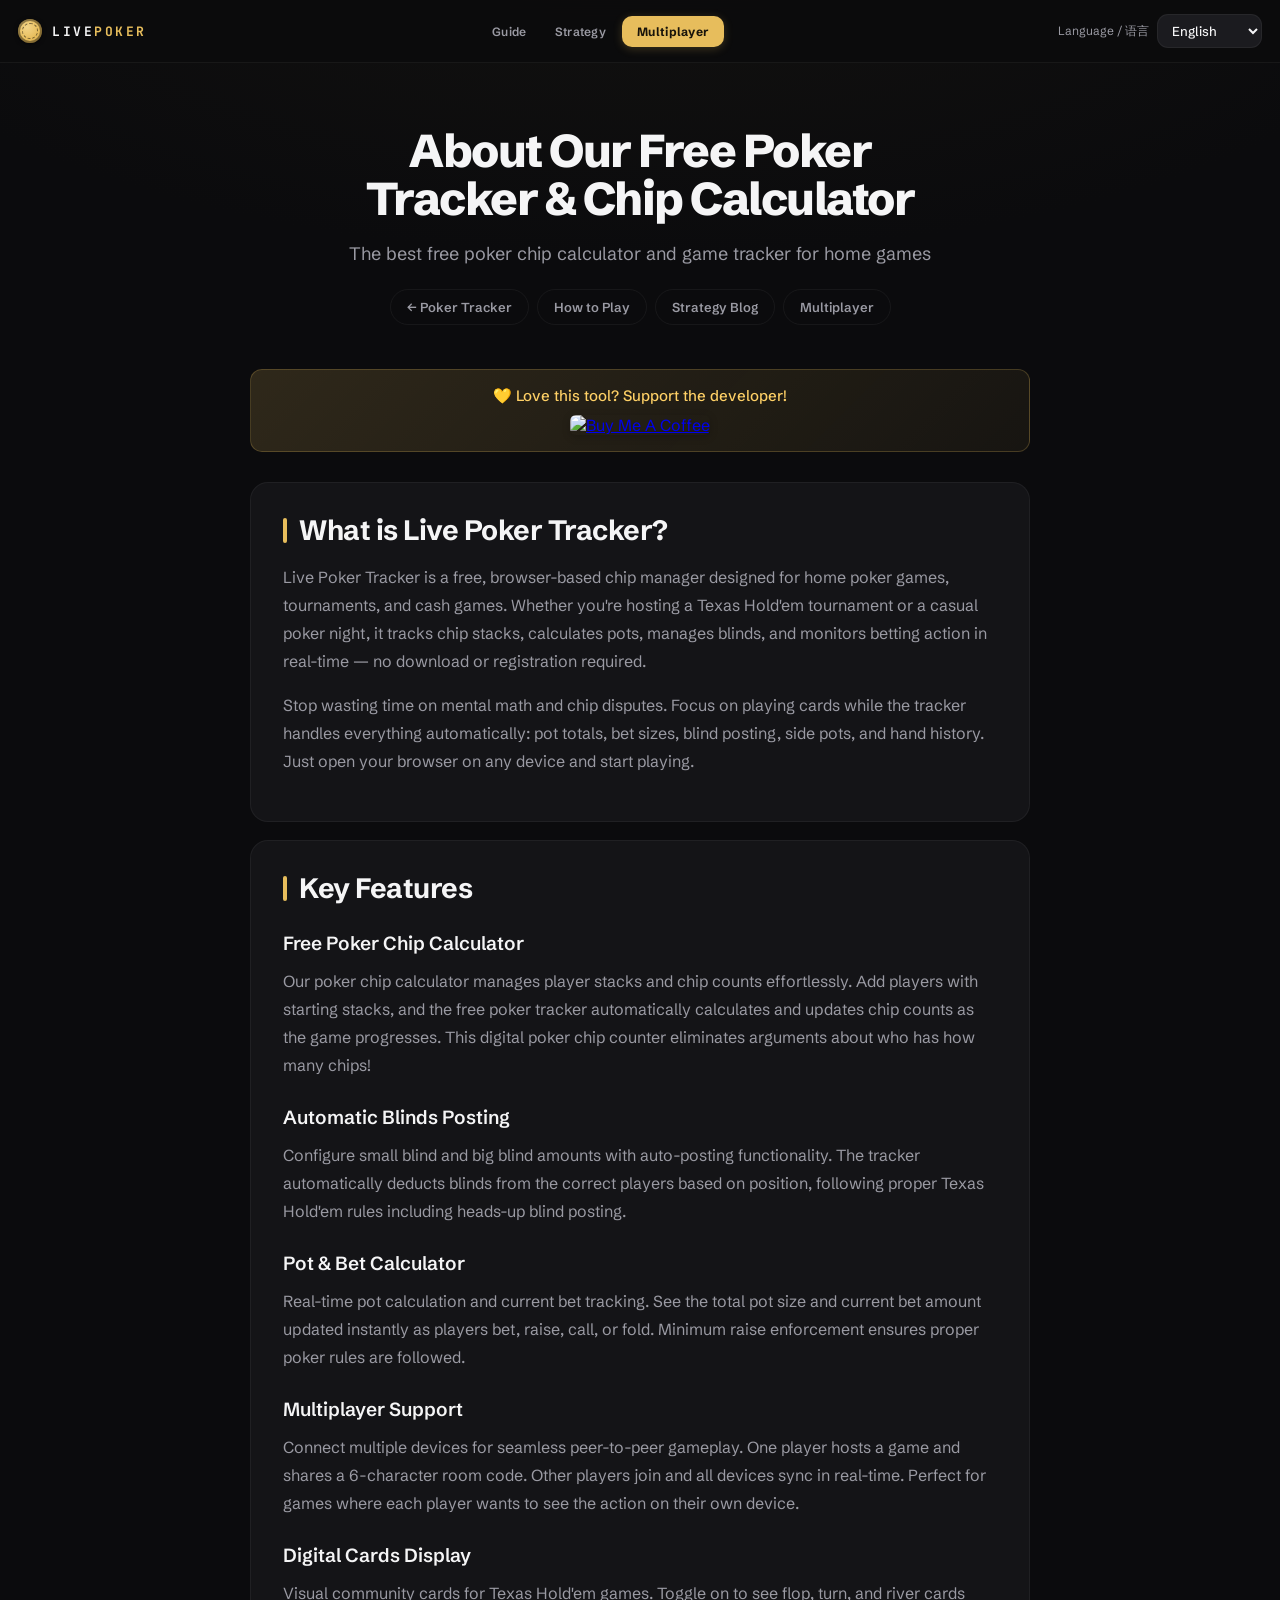
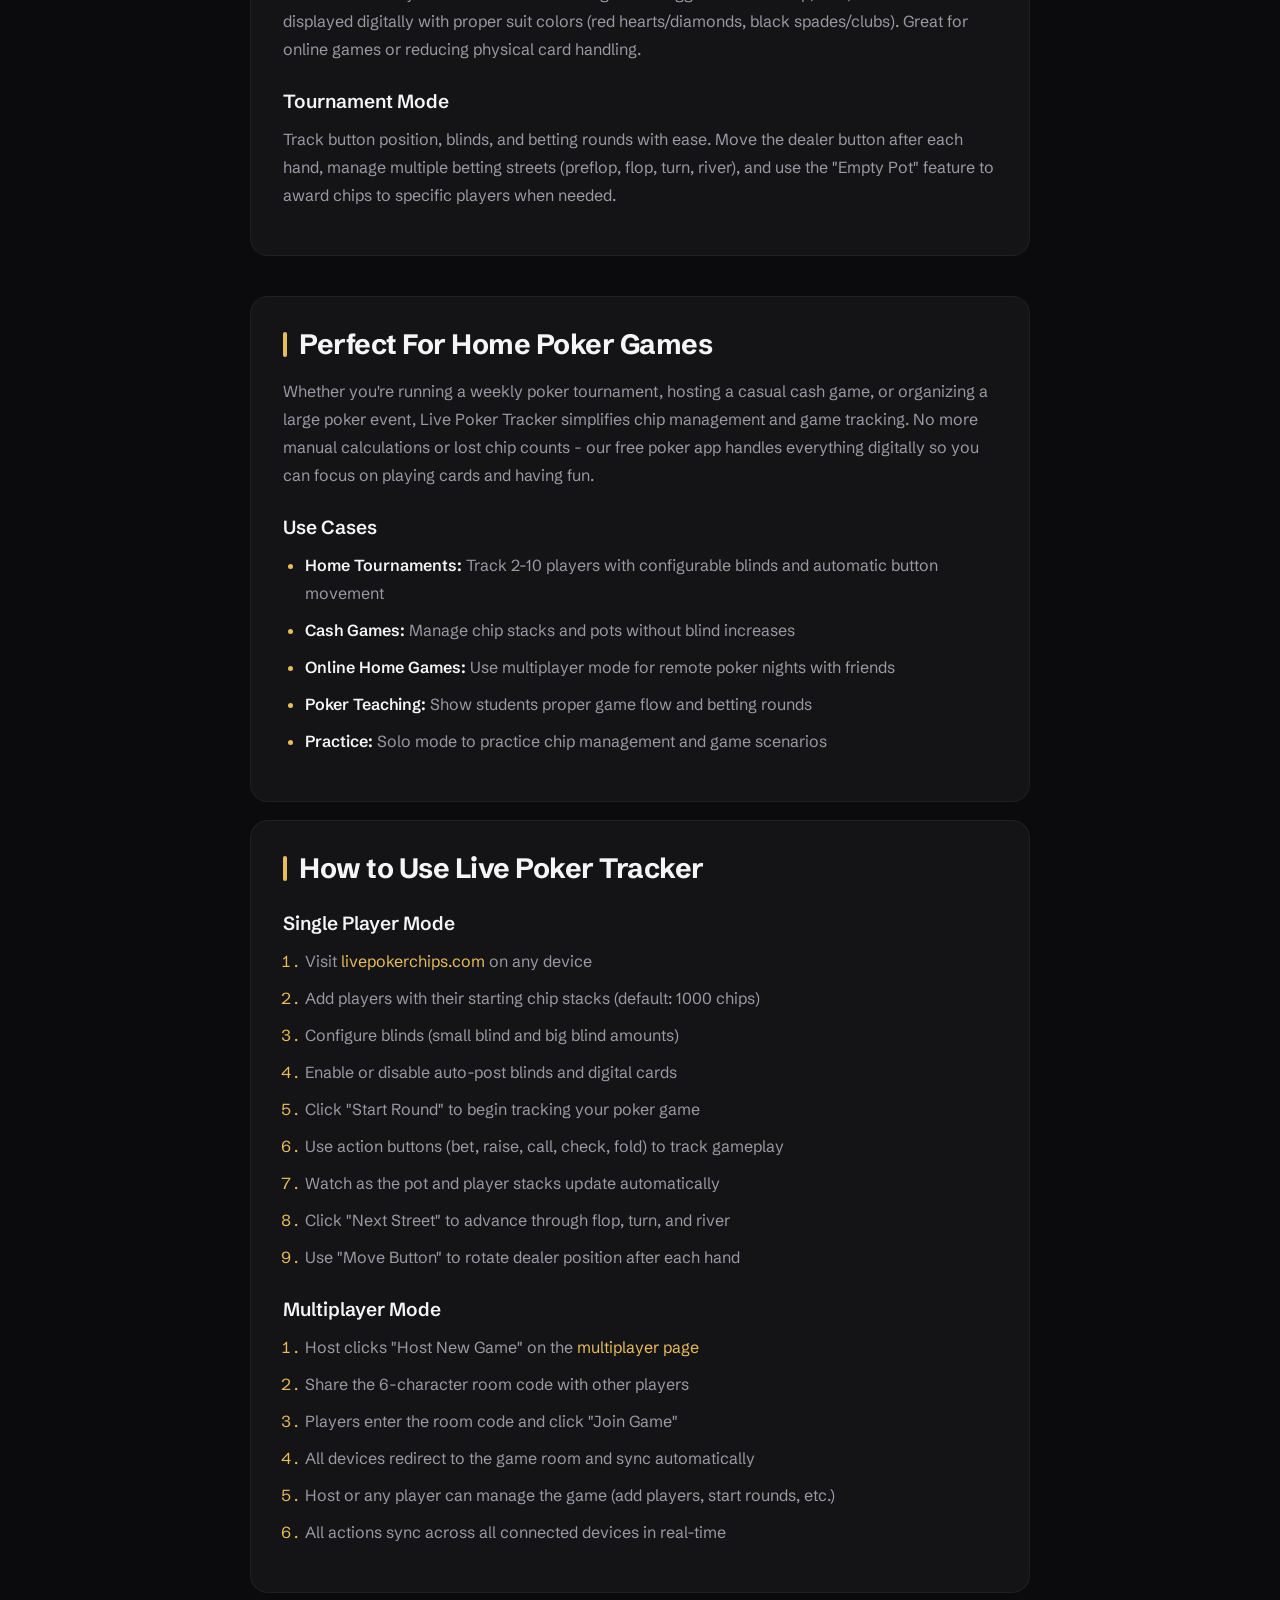
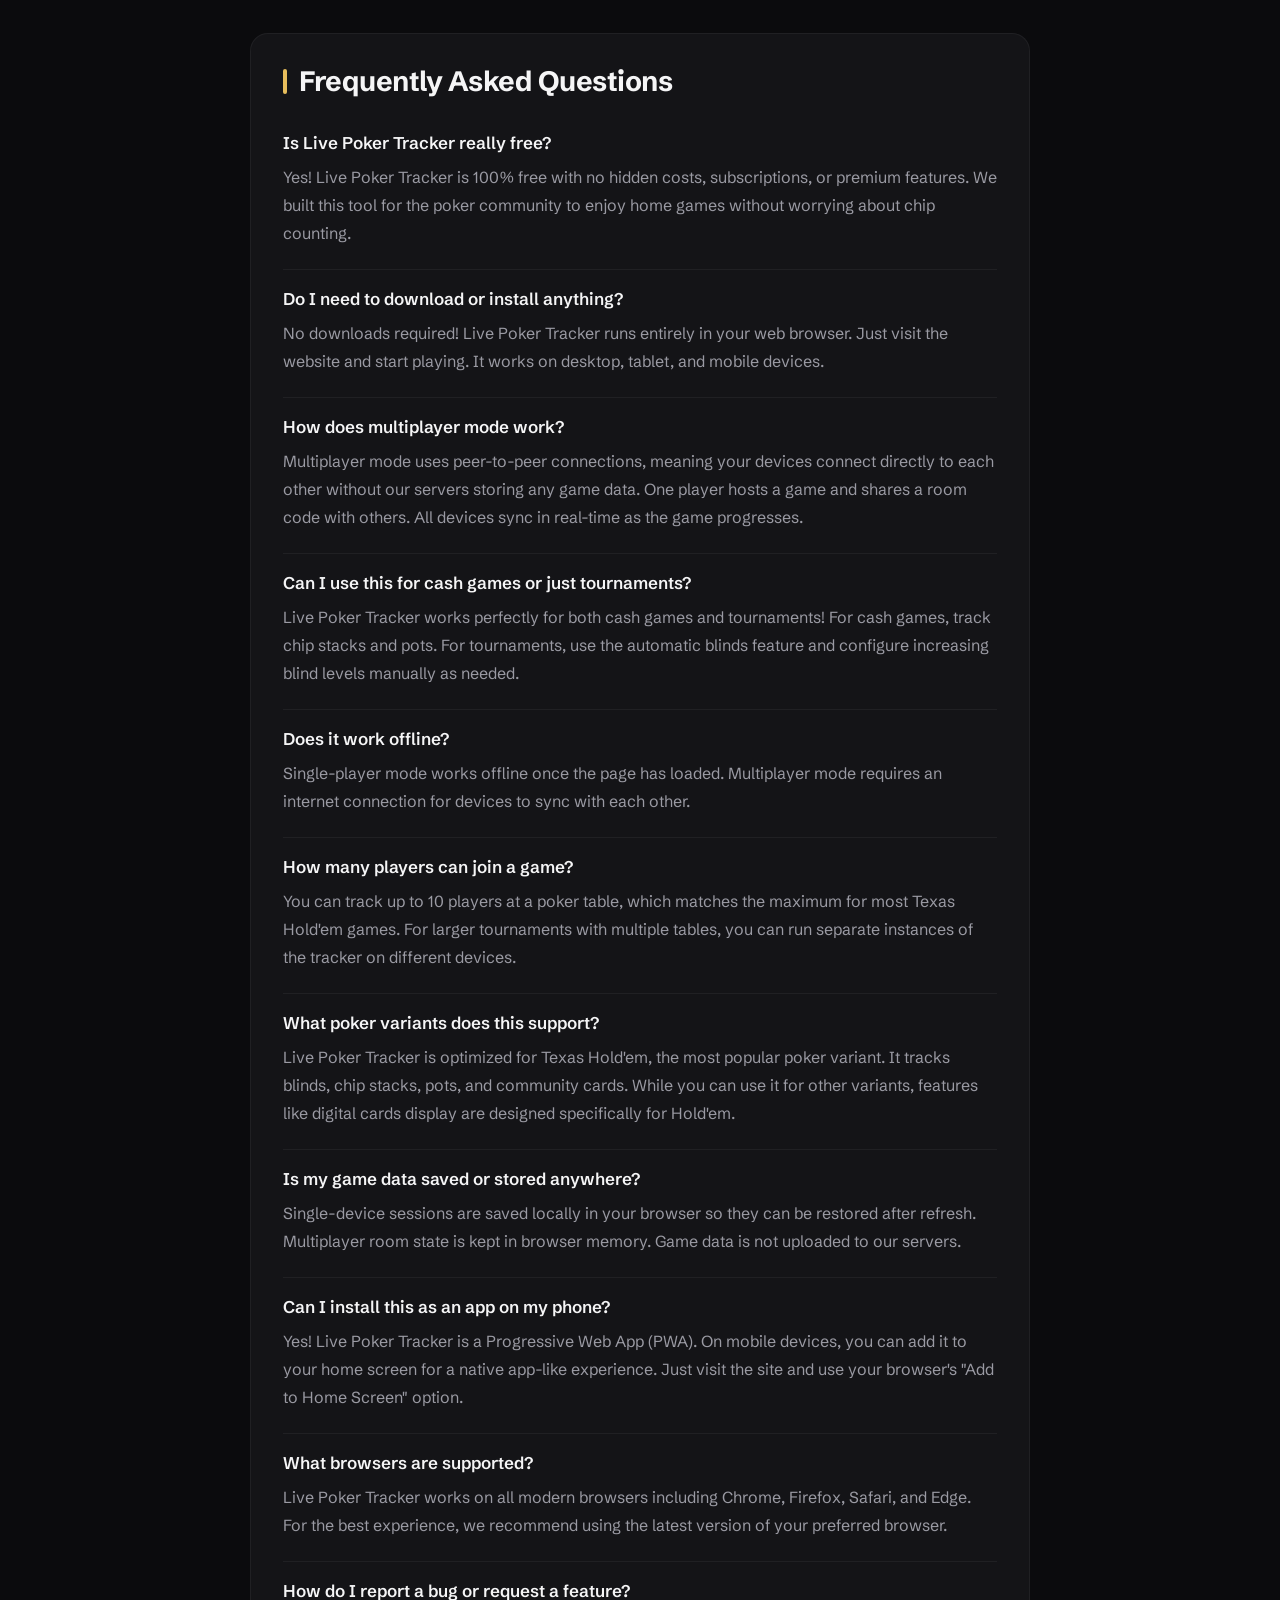
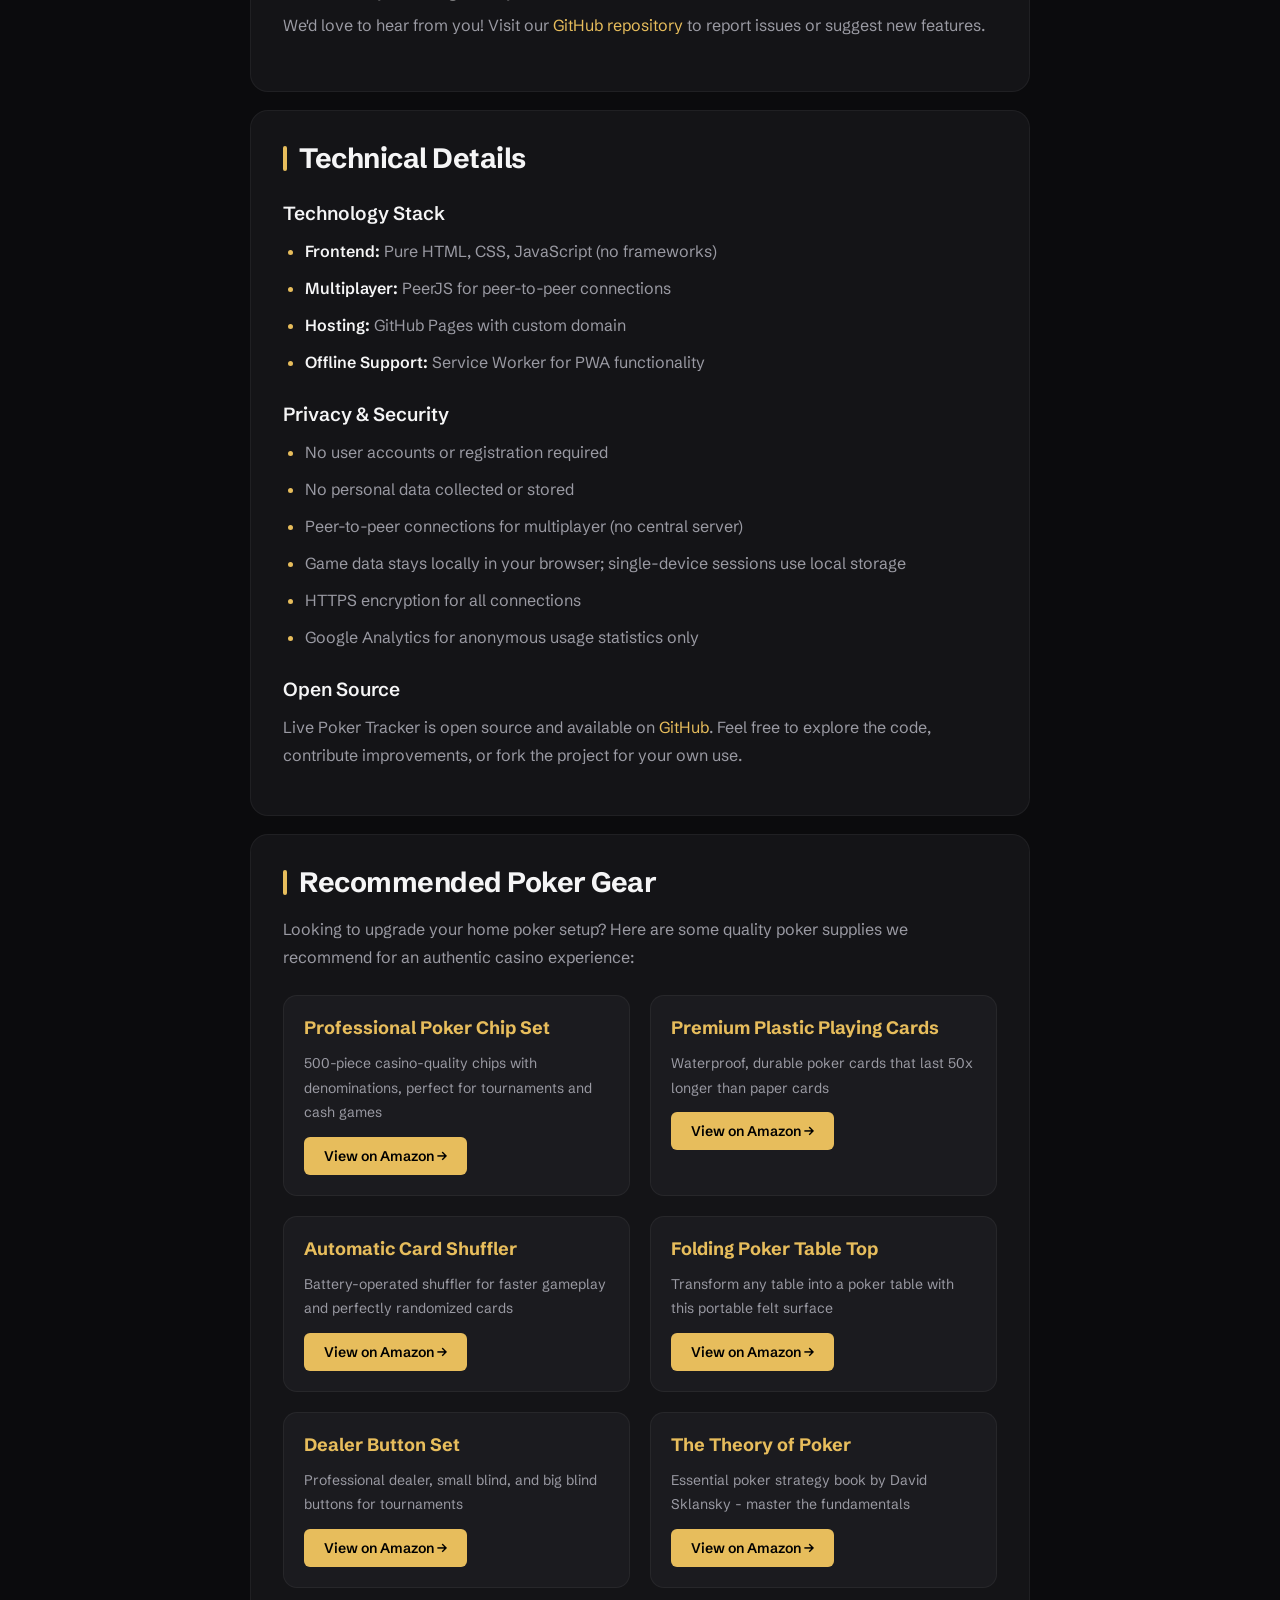
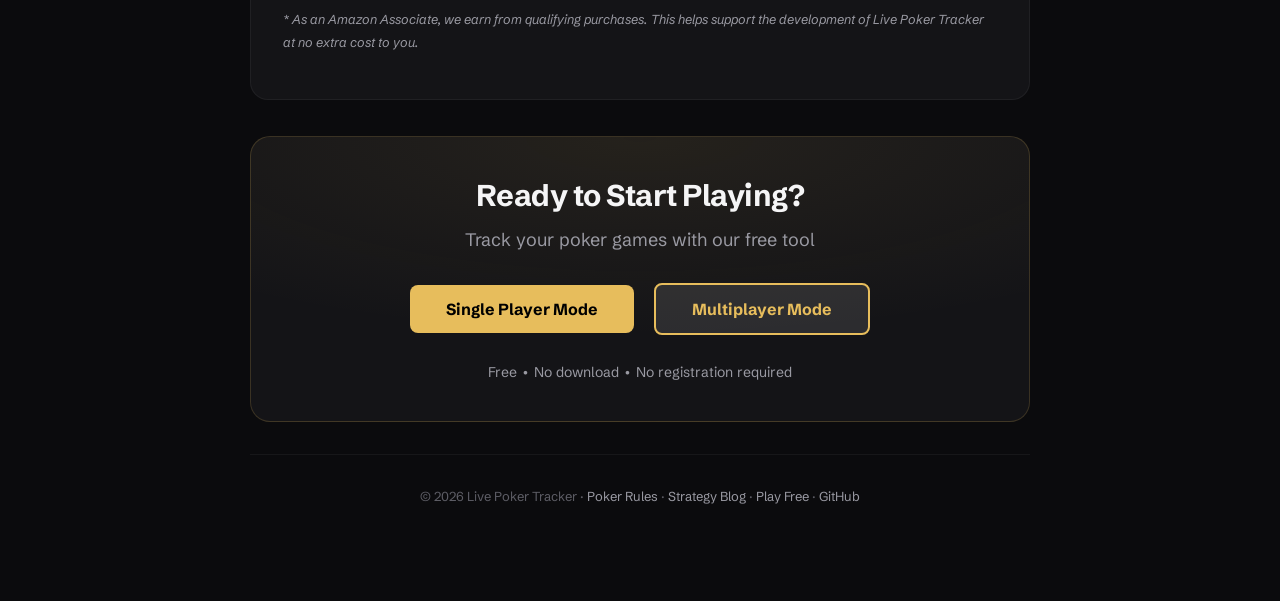
==== about.html @ 8add107a "feat: support English and Simplified Chinese across all poker pages" ====
<!doctype html>
<html lang="en">
<head>
    <!-- Preconnect to external resources -->
    <link rel="preconnect" href="https://www.googletagmanager.com">
    <link rel="dns-prefetch" href="https://www.googletagmanager.com">

    <!-- Google tag (gtag.js) -->
    <script async src="https://www.googletagmanager.com/gtag/js?id=G-0J9PC4FRSB"></script>
    <script>
        window.dataLayer = window.dataLayer || [];
        function gtag(){dataLayer.push(arguments);}
        gtag('js', new Date());
        gtag('config', 'G-0J9PC4FRSB');
    </script>

    <!-- Google AdSense -->
    <meta name="google-adsense-account" content="ca-pub-6367769242716376">
    <script async src="https://pagead2.googlesyndication.com/pagead/js/adsbygoogle.js?client=ca-pub-6367769242716376"
         crossorigin="anonymous"></script>

    <meta charset="utf-8">
    <meta name="viewport" content="width=device-width,initial-scale=1">
    <title data-i18n="about.0">About Free Poker Tracker & Chip Calculator - Features & FAQ</title>
    <meta name="description" content="Learn about our free poker tracker and chip calculator. Digital poker chip counter with automatic pot calculation, blinds management, and multiplayer support. No download required for this free poker tool." data-i18n-attributes="{&quot;content&quot;: &quot;about.meta.description&quot;}">
    <meta name="keywords" content="free poker tracker, poker chip calculator, poker chip counter, free poker app, poker tracker features, digital poker chips, online poker calculator, free poker tool, home poker game app, poker chip manager" data-i18n-attributes="{&quot;content&quot;: &quot;about.meta.keywords&quot;}">
    <meta name="robots" content="index, follow">
    <link rel="canonical" href="https://livepokerchips.com/about.html">

    <meta name="author" content="Quinn Allen">
    <!-- Open Graph -->
    <meta property="og:type" content="website">
    <meta property="og:title" content="About Live Poker Tracker — Free Poker Chip Calculator" data-i18n-attributes="{&quot;content&quot;: &quot;about.meta.og:title&quot;}">
    <meta property="og:description" content="Free online poker chip counter and game management tool for home poker games. No download, no registration. Supports up to 10 players with real-time multiplayer sync." data-i18n-attributes="{&quot;content&quot;: &quot;about.meta.og:description&quot;}">
    <meta property="og:url" content="https://livepokerchips.com/about.html">
    <meta property="og:image" content="https://livepokerchips.com/icon-512.png">
    <meta property="og:image:width" content="512">
    <meta property="og:image:height" content="512">
    <meta property="og:site_name" content="Live Poker Chips" data-i18n-attributes="{&quot;content&quot;: &quot;about.meta.og:site_name&quot;}">
    <meta property="og:locale" content="en_US" data-i18n-attributes="{&quot;content&quot;: &quot;about.meta.og:locale&quot;}">
    <!-- Twitter Card -->
    <meta name="twitter:card" content="summary_large_image">
    <meta name="twitter:title" content="About Live Poker Tracker — Free Poker Chip Calculator" data-i18n-attributes="{&quot;content&quot;: &quot;about.meta.twitter:title&quot;}">
    <meta name="twitter:description" content="Free poker chip counter and game tracker for home games. No download required." data-i18n-attributes="{&quot;content&quot;: &quot;about.meta.twitter:description&quot;}">
    <meta name="twitter:image" content="https://livepokerchips.com/icon-512.png">

    <link rel="icon" type="image/svg+xml" href="favicon.svg">
    <link rel="apple-touch-icon" href="apple-touch-icon.png">
    <link rel="manifest" href="manifest.json">
    <link rel="stylesheet" href="styles.css">
    <meta name="theme-color" content="#0b0b0d">
    <script type="application/ld+json" data-i18n-schema="{&quot;Is Live Poker Tracker really free?&quot;: &quot;about.schema.0&quot;, &quot;Yes! Live Poker Tracker is 100% free with no hidden costs, subscriptions, or premium features.&quot;: &quot;Yes! Live Poker Tracker is 100% free with no hidden costs, subscriptions, or premium features.&quot;, &quot;Do I need to download or install anything?&quot;: &quot;about.schema.2&quot;, &quot;No downloads required. Live Poker Tracker runs entirely in your web browser on desktop, tablet, and mobile devices.&quot;: &quot;No downloads required. Live Poker Tracker runs entirely in your web browser on desktop, tablet, and mobile devices.&quot;, &quot;How does multiplayer mode work?&quot;: &quot;about.schema.4&quot;, &quot;Multiplayer uses peer-to-peer connections. One player hosts a game and shares a 6-character room code. All devices sync in real-time as the game progresses \u2014 no server stores your game data.&quot;: &quot;Multiplayer uses peer-to-peer connections. One player hosts a game and shares a 6-character room code. All devices sync in real-time as the game progresses \u2014 no server stores your game data.&quot;, &quot;Can I use this for cash games or just tournaments?&quot;: &quot;about.schema.6&quot;, &quot;Live Poker Tracker works for both cash games and tournaments. For cash games, track chip stacks and pots. For tournaments, use automatic blinds and manual blind level increases.&quot;: &quot;Live Poker Tracker works for both cash games and tournaments. For cash games, track chip stacks and pots. For tournaments, use automatic blinds and manual blind level increases.&quot;, &quot;Does it work offline?&quot;: &quot;about.schema.8&quot;, &quot;Single-player mode works offline once the page has loaded. Multiplayer mode requires an internet connection for devices to sync.&quot;: &quot;Single-player mode works offline once the page has loaded. Multiplayer mode requires an internet connection for devices to sync.&quot;, &quot;How many players can join a game?&quot;: &quot;about.schema.10&quot;, &quot;You can track up to 10 players at a poker table, matching the maximum for most Texas Hold&#x27;em games.&quot;: &quot;You can track up to 10 players at a poker table, matching the maximum for most Texas Hold&#x27;em games.&quot;, &quot;Can I install this as an app on my phone?&quot;: &quot;about.schema.12&quot;, &quot;Is my game data saved or stored anywhere?&quot;: &quot;about.schema.13&quot;, &quot;Yes! Live Poker Tracker is a Progressive Web App (PWA). On mobile devices, use your browser&#x27;s &#x27;Add to Home Screen&#x27; option for a native app-like experience.&quot;: &quot;Yes! Live Poker Tracker is a Progressive Web App (PWA). On mobile devices, use your browser&#x27;s &#x27;Add to Home Screen&#x27; option for a native app-like experience.&quot;, &quot;Single-device sessions are saved locally in your browser so they can be restored after refresh. Multiplayer room state is kept in browser memory. Game data is not uploaded to our servers.&quot;: &quot;about.79&quot;}">
{
    "@context": "https://schema.org",
    "@type": "FAQPage",
    "mainEntity": [
        {
            "@type": "Question",
            "name": "Is Live Poker Tracker really free?",
            "acceptedAnswer": {
                "@type": "Answer",
                "text": "Yes! Live Poker Tracker is 100% free with no hidden costs, subscriptions, or premium features."
            }
        },
        {
            "@type": "Question",
            "name": "Do I need to download or install anything?",
            "acceptedAnswer": {
                "@type": "Answer",
                "text": "No downloads required. Live Poker Tracker runs entirely in your web browser on desktop, tablet, and mobile devices."
            }
        },
        {
            "@type": "Question",
            "name": "How does multiplayer mode work?",
            "acceptedAnswer": {
                "@type": "Answer",
                "text": "Multiplayer uses peer-to-peer connections. One player hosts a game and shares a 6-character room code. All devices sync in real-time as the game progresses — no server stores your game data."
            }
        },
        {
            "@type": "Question",
            "name": "Can I use this for cash games or just tournaments?",
            "acceptedAnswer": {
                "@type": "Answer",
                "text": "Live Poker Tracker works for both cash games and tournaments. For cash games, track chip stacks and pots. For tournaments, use automatic blinds and manual blind level increases."
            }
        },
        {
            "@type": "Question",
            "name": "Does it work offline?",
            "acceptedAnswer": {
                "@type": "Answer",
                "text": "Single-player mode works offline once the page has loaded. Multiplayer mode requires an internet connection for devices to sync."
            }
        },
        {
            "@type": "Question",
            "name": "How many players can join a game?",
            "acceptedAnswer": {
                "@type": "Answer",
                "text": "You can track up to 10 players at a poker table, matching the maximum for most Texas Hold'em games."
            }
        },
        {
            "@type": "Question",
            "name": "Can I install this as an app on my phone?",
            "acceptedAnswer": {
                "@type": "Answer",
                "text": "Yes! Live Poker Tracker is a Progressive Web App (PWA). On mobile devices, use your browser's 'Add to Home Screen' option for a native app-like experience."
            }
        },
        {
            "@type": "Question",
            "name": "Is my game data saved or stored anywhere?",
            "acceptedAnswer": {
                "@type": "Answer",
                "text": "Single-device sessions are saved locally in your browser so they can be restored after refresh. Multiplayer room state is kept in browser memory. Game data is not uploaded to our servers."
            }
        }
    ]
}
    </script>
    <script src="translations.js"></script>
    <script src="i18n.js"></script>
</head>
<body>
    <header role="banner">
        <a href="index.html" class="brand">
            <span class="chip-mark"></span>
            <span class="wordmark"><span data-i18n="about.1">LIVE</span><b><span data-i18n="about.2">POKER</span></b></span>
        </a>
        <nav role="navigation">
            <a href="guide.html"><span data-i18n="about.3">Guide</span></a>
            <a href="blog.html"><span data-i18n="about.4">Strategy</span></a>
            <a href="connect.html" class="btn-mp"><span data-i18n="about.5">Multiplayer</span></a>
        </nav>
    <div class="language-control"><label for="languageSelect">Language / 语言</label><select id="languageSelect" aria-label="Language"><option value="en">English</option><option value="zh-CN">简体中文</option></select></div>
    </header>
    <div class="about-container">
        <div class="about-header">
            <h1><span data-i18n="about.6">About Our Free Poker Tracker & Chip Calculator</span></h1>
            <p><span data-i18n="about.7">The best free poker chip calculator and game tracker for home games</span></p>
            <nav>
                <a href="index.html" class="nav-link"><span data-i18n="about.8">← Poker Tracker</span></a>
                <a href="guide.html" class="nav-link"><span data-i18n="about.9">How to Play</span></a>
                <a href="blog.html" class="nav-link"><span data-i18n="about.10">Strategy Blog</span></a>
                <a href="connect.html" class="nav-link"><span data-i18n="about.5">Multiplayer</span></a>
            </nav>
        </div>

        <!-- Support Banner -->
        <div style="text-align:center; padding:16px; background:linear-gradient(135deg, rgba(255,209,102,0.15), rgba(255,209,102,0.05)); border-radius:12px; border:1px solid rgba(255,209,102,0.2); margin-bottom:30px;">
            <p style="margin:0 0 10px 0; color:#ffd166; font-size:15px; font-weight:500;"><span data-i18n="about.11">💛 Love this tool? Support the developer!</span></p>
            <a href="https://www.buymeacoffee.com/quinn_dose_tech" target="_blank" rel="noopener" style="display:inline-block; transition:transform 0.2s;" onmouseover="this.style.transform='scale(1.05)'" onmouseout="this.style.transform='scale(1)'">
                <img src="https://cdn.buymeacoffee.com/buttons/v2/default-yellow.png" alt="Buy Me A Coffee" style="height:38px; border-radius:6px; box-shadow:0 2px 8px rgba(0,0,0,0.2);" data-i18n-attributes="{&quot;alt&quot;: &quot;about.12&quot;}">
            </a>
        </div>

        <!-- Ad Placement 1: Top of content (high visibility) -->
        <div style="text-align:center; margin:20px auto 30px; max-width:728px;">
            <ins class="adsbygoogle"
                 style="display:block"
                 data-ad-client="ca-pub-6367769242716376"
                 data-ad-format="auto"
                 data-full-width-responsive="true"></ins>
            <script>
                 (adsbygoogle = window.adsbygoogle || []).push({});
            </script>
        </div>

        <div class="content-section">
            <h2><span data-i18n="about.13">What is Live Poker Tracker?</span></h2>
            <p><span data-i18n="about.14">Live Poker Tracker is a free, browser-based chip manager designed for home poker games, tournaments, and cash games. Whether you're hosting a Texas Hold'em tournament or a casual poker night, it tracks chip stacks, calculates pots, manages blinds, and monitors betting action in real-time — no download or registration required.</span></p>

            <p><span data-i18n="about.15">Stop wasting time on mental math and chip disputes. Focus on playing cards while the tracker handles everything automatically: pot totals, bet sizes, blind posting, side pots, and hand history. Just open your browser on any device and start playing.</span></p>
        </div>

        <div class="content-section">
            <h2><span data-i18n="about.16">Key Features</span></h2>

            <h3><span data-i18n="about.17">Free Poker Chip Calculator</span></h3>
            <p><span data-i18n="about.18">Our poker chip calculator manages player stacks and chip counts effortlessly. Add players with starting stacks, and the free poker tracker automatically calculates and updates chip counts as the game progresses. This digital poker chip counter eliminates arguments about who has how many chips!</span></p>

            <h3><span data-i18n="about.19">Automatic Blinds Posting</span></h3>
            <p><span data-i18n="about.20">Configure small blind and big blind amounts with auto-posting functionality. The tracker automatically deducts blinds from the correct players based on position, following proper Texas Hold'em rules including heads-up blind posting.</span></p>

            <h3><span data-i18n="about.21">Pot & Bet Calculator</span></h3>
            <p><span data-i18n="about.22">Real-time pot calculation and current bet tracking. See the total pot size and current bet amount updated instantly as players bet, raise, call, or fold. Minimum raise enforcement ensures proper poker rules are followed.</span></p>

            <h3><span data-i18n="about.23">Multiplayer Support</span></h3>
            <p><span data-i18n="about.24">Connect multiple devices for seamless peer-to-peer gameplay. One player hosts a game and shares a 6-character room code. Other players join and all devices sync in real-time. Perfect for games where each player wants to see the action on their own device.</span></p>

            <h3><span data-i18n="about.25">Digital Cards Display</span></h3>
            <p><span data-i18n="about.26">Visual community cards for Texas Hold'em games. Toggle on to see flop, turn, and river cards displayed digitally with proper suit colors (red hearts/diamonds, black spades/clubs). Great for online games or reducing physical card handling.</span></p>

            <h3><span data-i18n="about.27">Tournament Mode</span></h3>
            <p><span data-i18n="about.28">Track button position, blinds, and betting rounds with ease. Move the dealer button after each hand, manage multiple betting streets (preflop, flop, turn, river), and use the "Empty Pot" feature to award chips to specific players when needed.</span></p>
        </div>

        <!-- Ad Placement 2: Between content sections (mid-page engagement) -->
        <div style="text-align:center; margin:40px auto; max-width:728px;">
            <ins class="adsbygoogle"
                 style="display:block"
                 data-ad-client="ca-pub-6367769242716376"
                 data-ad-format="auto"
                 data-full-width-responsive="true"></ins>
            <script>
                 (adsbygoogle = window.adsbygoogle || []).push({});
            </script>
        </div>

        <div class="content-section">
            <h2><span data-i18n="about.29">Perfect For Home Poker Games</span></h2>
            <p><span data-i18n="about.30">Whether you're running a weekly poker tournament, hosting a casual cash game, or organizing a large poker event, Live Poker Tracker simplifies chip management and game tracking. No more manual calculations or lost chip counts - our free poker app handles everything digitally so you can focus on playing cards and having fun.</span></p>

            <h3><span data-i18n="about.31">Use Cases</span></h3>
            <ul>
                <li><strong><span data-i18n="about.32">Home Tournaments:</span></strong> <span data-i18n="about.33">Track 2-10 players with configurable blinds and automatic button movement</span></li>
                <li><strong><span data-i18n="about.34">Cash Games:</span></strong> <span data-i18n="about.35">Manage chip stacks and pots without blind increases</span></li>
                <li><strong><span data-i18n="about.36">Online Home Games:</span></strong> <span data-i18n="about.37">Use multiplayer mode for remote poker nights with friends</span></li>
                <li><strong><span data-i18n="about.38">Poker Teaching:</span></strong> <span data-i18n="about.39">Show students proper game flow and betting rounds</span></li>
                <li><strong><span data-i18n="about.40">Practice:</span></strong> <span data-i18n="about.41">Solo mode to practice chip management and game scenarios</span></li>
            </ul>
        </div>

        <div class="content-section">
            <h2><span data-i18n="about.42">How to Use Live Poker Tracker</span></h2>

            <h3><span data-i18n="about.43">Single Player Mode</span></h3>
            <ol>
                <li><span data-i18n="about.44">Visit</span> <a href="index.html" style="color:var(--primary)"><span data-i18n="about.45">livepokerchips.com</span></a> <span data-i18n="about.46">on any device</span></li>
                <li><span data-i18n="about.47">Add players with their starting chip stacks (default: 1000 chips)</span></li>
                <li><span data-i18n="about.48">Configure blinds (small blind and big blind amounts)</span></li>
                <li><span data-i18n="about.49">Enable or disable auto-post blinds and digital cards</span></li>
                <li><span data-i18n="about.50">Click "Start Round" to begin tracking your poker game</span></li>
                <li><span data-i18n="about.51">Use action buttons (bet, raise, call, check, fold) to track gameplay</span></li>
                <li><span data-i18n="about.52">Watch as the pot and player stacks update automatically</span></li>
                <li><span data-i18n="about.53">Click "Next Street" to advance through flop, turn, and river</span></li>
                <li><span data-i18n="about.54">Use "Move Button" to rotate dealer position after each hand</span></li>
            </ol>

            <h3><span data-i18n="about.55">Multiplayer Mode</span></h3>
            <ol>
                <li><span data-i18n="about.56">Host clicks "Host New Game" on the</span> <a href="connect.html" style="color:var(--primary)"><span data-i18n="about.57">multiplayer page</span></a></li>
                <li><span data-i18n="about.58">Share the 6-character room code with other players</span></li>
                <li><span data-i18n="about.59">Players enter the room code and click "Join Game"</span></li>
                <li><span data-i18n="about.60">All devices redirect to the game room and sync automatically</span></li>
                <li><span data-i18n="about.61">Host or any player can manage the game (add players, start rounds, etc.)</span></li>
                <li><span data-i18n="about.62">All actions sync across all connected devices in real-time</span></li>
            </ol>
        </div>

        <!-- Ad Placement 3: Before FAQ section (high scroll depth) -->
        <div style="text-align:center; margin:40px auto; max-width:728px;">
            <ins class="adsbygoogle"
                 style="display:block"
                 data-ad-client="ca-pub-6367769242716376"
                 data-ad-format="auto"
                 data-full-width-responsive="true"></ins>
            <script>
                 (adsbygoogle = window.adsbygoogle || []).push({});
            </script>
        </div>

        <div class="content-section">
            <h2><span data-i18n="about.63">Frequently Asked Questions</span></h2>

            <div class="faq-item">
                <h3><span data-i18n="about.64">Is Live Poker Tracker really free?</span></h3>
                <p><span data-i18n="about.65">Yes! Live Poker Tracker is 100% free with no hidden costs, subscriptions, or premium features. We built this tool for the poker community to enjoy home games without worrying about chip counting.</span></p>
            </div>

            <div class="faq-item">
                <h3><span data-i18n="about.66">Do I need to download or install anything?</span></h3>
                <p><span data-i18n="about.67">No downloads required! Live Poker Tracker runs entirely in your web browser. Just visit the website and start playing. It works on desktop, tablet, and mobile devices.</span></p>
            </div>

            <div class="faq-item">
                <h3><span data-i18n="about.68">How does multiplayer mode work?</span></h3>
                <p><span data-i18n="about.69">Multiplayer mode uses peer-to-peer connections, meaning your devices connect directly to each other without our servers storing any game data. One player hosts a game and shares a room code with others. All devices sync in real-time as the game progresses.</span></p>
            </div>

            <div class="faq-item">
                <h3><span data-i18n="about.70">Can I use this for cash games or just tournaments?</span></h3>
                <p><span data-i18n="about.71">Live Poker Tracker works perfectly for both cash games and tournaments! For cash games, track chip stacks and pots. For tournaments, use the automatic blinds feature and configure increasing blind levels manually as needed.</span></p>
            </div>

            <div class="faq-item">
                <h3><span data-i18n="about.72">Does it work offline?</span></h3>
                <p><span data-i18n="about.73">Single-player mode works offline once the page has loaded. Multiplayer mode requires an internet connection for devices to sync with each other.</span></p>
            </div>

            <div class="faq-item">
                <h3><span data-i18n="about.74">How many players can join a game?</span></h3>
                <p><span data-i18n="about.75">You can track up to 10 players at a poker table, which matches the maximum for most Texas Hold'em games. For larger tournaments with multiple tables, you can run separate instances of the tracker on different devices.</span></p>
            </div>

            <div class="faq-item">
                <h3><span data-i18n="about.76">What poker variants does this support?</span></h3>
                <p><span data-i18n="about.77">Live Poker Tracker is optimized for Texas Hold'em, the most popular poker variant. It tracks blinds, chip stacks, pots, and community cards. While you can use it for other variants, features like digital cards display are designed specifically for Hold'em.</span></p>
            </div>

            <div class="faq-item">
                <h3><span data-i18n="about.78">Is my game data saved or stored anywhere?</span></h3>
                <p><span data-i18n="about.79">Single-device sessions are saved locally in your browser so they can be restored after refresh. Multiplayer room state is kept in browser memory. Game data is not uploaded to our servers.</span></p>
            </div>

            <div class="faq-item">
                <h3><span data-i18n="about.80">Can I install this as an app on my phone?</span></h3>
                <p><span data-i18n="about.81">Yes! Live Poker Tracker is a Progressive Web App (PWA). On mobile devices, you can add it to your home screen for a native app-like experience. Just visit the site and use your browser's "Add to Home Screen" option.</span></p>
            </div>

            <div class="faq-item">
                <h3><span data-i18n="about.82">What browsers are supported?</span></h3>
                <p><span data-i18n="about.83">Live Poker Tracker works on all modern browsers including Chrome, Firefox, Safari, and Edge. For the best experience, we recommend using the latest version of your preferred browser.</span></p>
            </div>

            <div class="faq-item">
                <h3><span data-i18n="about.84">How do I report a bug or request a feature?</span></h3>
                <p><span data-i18n="about.85">We'd love to hear from you! Visit our</span> <a href="https://github.com/quinnrallen-hub/pokerchips-site" style="color:var(--primary)" target="_blank" rel="noopener"><span data-i18n="about.86">GitHub repository</span></a> <span data-i18n="about.87">to report issues or suggest new features.</span></p>
            </div>
        </div>

        <div class="content-section">
            <h2><span data-i18n="about.88">Technical Details</span></h2>

            <h3><span data-i18n="about.89">Technology Stack</span></h3>
            <ul>
                <li><strong><span data-i18n="about.90">Frontend:</span></strong> <span data-i18n="about.91">Pure HTML, CSS, JavaScript (no frameworks)</span></li>
                <li><strong><span data-i18n="about.92">Multiplayer:</span></strong> <span data-i18n="about.93">PeerJS for peer-to-peer connections</span></li>
                <li><strong><span data-i18n="about.94">Hosting:</span></strong> <span data-i18n="about.95">GitHub Pages with custom domain</span></li>
                <li><strong><span data-i18n="about.96">Offline Support:</span></strong> <span data-i18n="about.97">Service Worker for PWA functionality</span></li>
            </ul>

            <h3><span data-i18n="about.98">Privacy & Security</span></h3>
            <ul>
                <li><span data-i18n="about.99">No user accounts or registration required</span></li>
                <li><span data-i18n="about.100">No personal data collected or stored</span></li>
                <li><span data-i18n="about.101">Peer-to-peer connections for multiplayer (no central server)</span></li>
                <li><span data-i18n="about.102">Game data stays locally in your browser; single-device sessions use local storage</span></li>
                <li><span data-i18n="about.103">HTTPS encryption for all connections</span></li>
                <li><span data-i18n="about.104">Google Analytics for anonymous usage statistics only</span></li>
            </ul>

            <h3><span data-i18n="about.105">Open Source</span></h3>
            <p><span data-i18n="about.106">Live Poker Tracker is open source and available on</span> <a href="https://github.com/quinnrallen-hub/pokerchips-site" style="color:var(--primary)" target="_blank" rel="noopener"><span data-i18n="about.107">GitHub</span></a><span data-i18n="about.108">. Feel free to explore the code, contribute improvements, or fork the project for your own use.</span></p>
        </div>

        <div class="content-section">
            <h2><span data-i18n="about.109">Recommended Poker Gear</span></h2>
            <p><span data-i18n="about.110">Looking to upgrade your home poker setup? Here are some quality poker supplies we recommend for an authentic casino experience:</span></p>

            <div style="display:grid;grid-template-columns:repeat(auto-fit,minmax(280px,1fr));gap:20px;margin-top:24px">

                <!-- Poker Chip Set -->
                <div class="gear-card">
                    <h4 style="color:var(--primary);margin-bottom:12px;font-size:18px"><span data-i18n="about.111">Professional Poker Chip Set</span></h4>
                    <p style="color:var(--text-muted);font-size:14px;margin-bottom:12px"><span data-i18n="about.112">500-piece casino-quality chips with denominations, perfect for tournaments and cash games</span></p>
                    <a href="https://www.amazon.com/dp/B000X4NS4O?tag=quinnstech-20" target="_blank" rel="nofollow noopener" style="display:inline-block;padding:10px 20px;background:var(--primary);color:#000;text-decoration:none;border-radius:6px;font-weight:600;font-size:14px"><span data-i18n="about.113">View on Amazon →</span></a>
                </div>

                <!-- Playing Cards -->
                <div class="gear-card">
                    <h4 style="color:var(--primary);margin-bottom:12px;font-size:18px"><span data-i18n="about.114">Premium Plastic Playing Cards</span></h4>
                    <p style="color:var(--text-muted);font-size:14px;margin-bottom:12px"><span data-i18n="about.115">Waterproof, durable poker cards that last 50x longer than paper cards</span></p>
                    <a href="https://www.amazon.com/dp/B00BRWKDAS?tag=quinnstech-20" target="_blank" rel="nofollow noopener" style="display:inline-block;padding:10px 20px;background:var(--primary);color:#000;text-decoration:none;border-radius:6px;font-weight:600;font-size:14px"><span data-i18n="about.113">View on Amazon →</span></a>
                </div>

                <!-- Card Shuffler -->
                <div class="gear-card">
                    <h4 style="color:var(--primary);margin-bottom:12px;font-size:18px"><span data-i18n="about.116">Automatic Card Shuffler</span></h4>
                    <p style="color:var(--text-muted);font-size:14px;margin-bottom:12px"><span data-i18n="about.117">Battery-operated shuffler for faster gameplay and perfectly randomized cards</span></p>
                    <a href="https://www.amazon.com/dp/B00LXJA6S0?tag=quinnstech-20" target="_blank" rel="nofollow noopener" style="display:inline-block;padding:10px 20px;background:var(--primary);color:#000;text-decoration:none;border-radius:6px;font-weight:600;font-size:14px"><span data-i18n="about.113">View on Amazon →</span></a>
                </div>

                <!-- Poker Table -->
                <div class="gear-card">
                    <h4 style="color:var(--primary);margin-bottom:12px;font-size:18px"><span data-i18n="about.118">Folding Poker Table Top</span></h4>
                    <p style="color:var(--text-muted);font-size:14px;margin-bottom:12px"><span data-i18n="about.119">Transform any table into a poker table with this portable felt surface</span></p>
                    <a href="https://www.amazon.com/dp/B003YQYHVM?tag=quinnstech-20" target="_blank" rel="nofollow noopener" style="display:inline-block;padding:10px 20px;background:var(--primary);color:#000;text-decoration:none;border-radius:6px;font-weight:600;font-size:14px"><span data-i18n="about.113">View on Amazon →</span></a>
                </div>

                <!-- Dealer Button -->
                <div class="gear-card">
                    <h4 style="color:var(--primary);margin-bottom:12px;font-size:18px"><span data-i18n="about.120">Dealer Button Set</span></h4>
                    <p style="color:var(--text-muted);font-size:14px;margin-bottom:12px"><span data-i18n="about.121">Professional dealer, small blind, and big blind buttons for tournaments</span></p>
                    <a href="https://www.amazon.com/dp/B000X4NS3W?tag=quinnstech-20" target="_blank" rel="nofollow noopener" style="display:inline-block;padding:10px 20px;background:var(--primary);color:#000;text-decoration:none;border-radius:6px;font-weight:600;font-size:14px"><span data-i18n="about.113">View on Amazon →</span></a>
                </div>

                <!-- Poker Book -->
                <div class="gear-card">
                    <h4 style="color:var(--primary);margin-bottom:12px;font-size:18px"><span data-i18n="about.122">The Theory of Poker</span></h4>
                    <p style="color:var(--text-muted);font-size:14px;margin-bottom:12px"><span data-i18n="about.123">Essential poker strategy book by David Sklansky - master the fundamentals</span></p>
                    <a href="https://www.amazon.com/dp/1880685000?tag=quinnstech-20" target="_blank" rel="nofollow noopener" style="display:inline-block;padding:10px 20px;background:var(--primary);color:#000;text-decoration:none;border-radius:6px;font-weight:600;font-size:14px"><span data-i18n="about.113">View on Amazon →</span></a>
                </div>

            </div>

            <p style="color:var(--text-muted);font-size:13px;margin-top:20px;font-style:italic"><span data-i18n="about.124">* As an Amazon Associate, we earn from qualifying purchases. This helps support the development of Live Poker Tracker at no extra cost to you.</span></p>
        </div>

        <div class="cta-box">
            <h3 style="color:var(--primary);margin-bottom:16px;font-size:28px"><span data-i18n="about.125">Ready to Start Playing?</span></h3>
            <p style="color:var(--text-muted);margin-bottom:24px;font-size:18px"><span data-i18n="about.126">Track your poker games with our free tool</span></p>
            <div>
                <a href="index.html" style="display:inline-block;padding:14px 36px;background:var(--primary);color:#000;text-decoration:none;border-radius:8px;font-weight:700;margin:8px;font-size:16px"><span data-i18n="about.43">Single Player Mode</span></a>
                <a href="connect.html" style="display:inline-block;padding:14px 36px;background:rgba(255,255,255,0.1);color:var(--primary);text-decoration:none;border-radius:8px;font-weight:700;border:2px solid var(--primary);margin:8px;font-size:16px"><span data-i18n="about.55">Multiplayer Mode</span></a>
            </div>
            <p style="color:var(--text-muted);margin-top:20px;font-size:14px"><span data-i18n="about.127">Free • No download • No registration required</span></p>
        </div>

        <footer>
            <p><span data-i18n="about.128">© 2026 Live Poker Tracker ·</span> <a href="guide.html"><span data-i18n="about.129">Poker Rules</span></a> · <a href="blog.html"><span data-i18n="about.10">Strategy Blog</span></a> · <a href="index.html"><span data-i18n="about.130">Play Free</span></a> · <a href="https://github.com/quinnrallen-hub/pokerchips-site" target="_blank" rel="noopener"><span data-i18n="about.107">GitHub</span></a></p>
        </footer>
    </div>

    <!-- Service Worker Registration -->
    <script>
        if ('serviceWorker' in navigator) {
            window.addEventListener('load', () => {
                navigator.serviceWorker.register('/sw.js')
                    .then(reg => console.log('Service Worker registered'))
                    .catch(err => console.log('Service Worker registration failed:', err));
            });
        }
    </script>
</body>
</html>
---- styles.css ----
/* ============================================================
   Live Poker Tracker — Redesign ("Chip-forward" dark-minimal)
   Schibsted Grotesk (UI) + JetBrains Mono (numerics)
   ============================================================ */
@import url('https://fonts.googleapis.com/css2?family=Schibsted+Grotesk:wght@400;500;600;700;800&family=JetBrains+Mono:wght@400;500;600;700;800&display=swap');

* { box-sizing: border-box; margin: 0; padding: 0; }

:root {
    /* surfaces */
    --bg:           #0b0b0d;
    --bg2:          #0e0e11;
    --panel:        #141417;
    --panel2:       #1b1b1f;
    --surface:      #141417;
    --bg-card:      #141417;
    --bg-card-dark: #0e0e10;
    /* lines */
    --line:    rgba(255,255,255,.09);
    --line2:   rgba(255,255,255,.05);
    --border:  rgba(255,255,255,.09);
    /* text */
    --text:        #f5f5f6;
    --muted:       #9a9aa3;
    --text-muted:  #9a9aa3;
    --faint:       #5e5e66;
    /* accent */
    --gold:    #e7bd5c;
    --gold-d:  #caa047;
    --primary: #e7bd5c;
    --green:   #5fcf8e;
    --red:     #ec6a6a;
    --blue:    #6ea8e6;
    /* shape */
    --radius:  14px;
    --radius-lg: 18px;

    font-family: 'Schibsted Grotesk', system-ui, -apple-system, sans-serif;
}

body {
    background:
        radial-gradient(120% 70% at 50% -10%, #131210 0%, transparent 55%),
        var(--bg);
    background-attachment: fixed;
    color: var(--text);
    min-height: 100vh;
    -webkit-font-smoothing: antialiased;
    text-rendering: optimizeLegibility;
}

.mono { font-family: 'JetBrains Mono', monospace; }
.tnum { font-variant-numeric: tabular-nums; }

/* Shared language control, including the standalone multiplayer lobby. */
.language-control { display: flex; align-items: center; gap: 8px; flex-shrink: 0; }
.language-control label { font-size: 12px; color: var(--muted); }
.language-control select { width: auto; min-width: 105px; padding: 7px 10px; font-size: 13px; }
.connect-box .language-control { justify-content: flex-end; margin-bottom: 22px; }
html[lang="zh-CN"] .wordmark { letter-spacing: 1px; }
@media (max-width: 700px) {
    header[role="banner"] { flex-wrap: wrap; gap: 10px; }
    header[role="banner"] nav { flex-wrap: wrap; }
    .language-control { margin-left: auto; }
    .language-control label { display: none; }
}

/* ── App body needs room for fixed action bar ─────────── */
body.app { padding-bottom: 184px; }

/* ============================================================
   HEADER / NAV (shared chrome)
   ============================================================ */
header[role="banner"], .topbar {
    display: flex;
    align-items: center;
    justify-content: space-between;
    padding: 14px 18px;
    background: rgba(11,11,13,.82);
    backdrop-filter: blur(14px);
    border-bottom: 1px solid var(--line2);
    position: sticky;
    top: 0;
    z-index: 50;
}

.brand { display: flex; align-items: center; gap: 10px; text-decoration: none; }
.chip-mark {
    width: 24px; height: 24px; border-radius: 50%; flex-shrink: 0;
    background: radial-gradient(circle at 38% 34%, #f3d488, var(--gold) 55%, var(--gold-d));
    position: relative;
    box-shadow: 0 1px 4px rgba(0,0,0,.5), inset 0 0 0 2px rgba(0,0,0,.4);
}
.chip-mark::after {
    content: ""; position: absolute; inset: 4px; border-radius: 50%;
    border: 1.5px dashed rgba(0,0,0,.5);
}
header h1, .wordmark {
    font-size: 13px; font-weight: 700; letter-spacing: 2.5px;
    text-transform: uppercase; color: var(--text);
    font-family: 'JetBrains Mono', monospace;
    background: none; -webkit-text-fill-color: currentColor;
}
.wordmark b, header h1 b { color: var(--gold); font-weight: 700; }

nav[role="navigation"], .topnav { display: flex; align-items: center; gap: 4px; }
nav[role="navigation"] a, .topnav a {
    color: var(--muted); text-decoration: none;
    font-size: 12px; font-weight: 600; letter-spacing: .3px;
    padding: 8px 12px; border-radius: 9px;
    transition: color .15s, background .15s;
}
nav[role="navigation"] a:hover, .topnav a:hover { color: var(--text); background: var(--line2); }

.btn-mp {
    background: var(--gold) !important;
    color: #18130a !important;
    font-weight: 700 !important;
    padding: 8px 15px !important;
    border-radius: 10px !important;
    box-shadow: 0 2px 10px rgba(231,189,92,.22);
}
.btn-mp:hover { background: #f0c869 !important; }

/* ── Support bar ───────────────────────────────────────── */
.support-bar {
    text-align: center;
    padding: 9px 16px;
    background: rgba(231,189,92,.05);
    border-bottom: 1px solid var(--line2);
    font-size: 13px;
    color: var(--muted);
}
.support-bar a { color: var(--gold); text-decoration: none; font-weight: 600; }
.support-bar a:hover { text-decoration: underline; }

/* ============================================================
   POT — chip disc
   ============================================================ */
#potArea { display: flex; flex-direction: column; align-items: center; padding: 22px 16px 8px; }

#potChip {
    width: 200px; height: 200px; border-radius: 50%;
    position: relative;
    background: radial-gradient(circle at 50% 42%, #201d15 0%, #15130d 62%, #100e09 100%);
    box-shadow: 0 18px 44px rgba(0,0,0,.55), inset 0 0 0 1px rgba(231,189,92,.18);
    display: flex; flex-direction: column; align-items: center; justify-content: center;
}
#potChip::before {
    content: ""; position: absolute; inset: 9px; border-radius: 50%;
    background: repeating-conic-gradient(from 0deg, rgba(231,189,92,.55) 0deg 3deg, transparent 3deg 30deg);
    -webkit-mask: radial-gradient(circle, transparent 0 86px, #000 86px 94px, transparent 94px);
            mask: radial-gradient(circle, transparent 0 86px, #000 86px 94px, transparent 94px);
}
#potChip::after {
    content: ""; position: absolute; inset: 30px; border-radius: 50%;
    border: 1px solid rgba(231,189,92,.22);
}
#pot {
    font-family: 'JetBrains Mono', monospace;
    font-size: 50px; font-weight: 700; color: var(--gold);
    line-height: 1; font-variant-numeric: tabular-nums; letter-spacing: -2px;
}
.pot-label {
    font-family: 'JetBrains Mono', monospace;
    font-size: 10px; font-weight: 600; letter-spacing: 4px;
    color: var(--faint); text-transform: uppercase; margin-top: 8px;
}
#gameStatus {
    display: flex; align-items: center; justify-content: center; gap: 10px;
    margin-top: 16px; font-family: 'JetBrains Mono', monospace; font-size: 12px;
}
#streetName {
    font-weight: 700; letter-spacing: 1.5px; text-transform: uppercase;
    color: var(--green); background: rgba(95,207,142,.1);
    padding: 4px 11px; border-radius: 20px;
}
#gameStatus .status-dot { display: none; }
#gameStatus span:last-child { color: var(--muted); letter-spacing: .5px; }
#gameStatus strong { color: var(--gold); font-weight: 700; }

/* ── To-act banner ─────────────────────────────────────── */
#toActBanner {
    display: none; align-items: center; justify-content: center; gap: 8px;
    padding: 10px 16px; margin: 4px 0 0;
    font-family: 'JetBrains Mono', monospace;
    font-size: 12px; letter-spacing: 1px; text-transform: uppercase;
    color: var(--muted);
}
#currentPlayerName { font-weight: 700; color: var(--gold); letter-spacing: .5px; }

/* ============================================================
   PLAYERS
   ============================================================ */
#players {
    display: grid;
    grid-template-columns: repeat(auto-fill, minmax(158px, 1fr));
    gap: 10px;
    padding: 14px 16px;
    max-width: 760px; margin: 0 auto;
}
.player {
    background: var(--panel);
    border: 1px solid var(--line2);
    border-radius: 16px;
    padding: 14px 15px;
    box-shadow: 0 2px 8px rgba(0,0,0,.3), inset 0 1px 0 rgba(255,255,255,.03);
    transition: box-shadow .2s, opacity .2s, transform .2s;
    animation: fadeInUp .3s ease-out backwards;
}
.player.active {
    background: linear-gradient(180deg, #1c1810, #141009);
    border-color: transparent;
    box-shadow: 0 0 0 1px var(--gold), 0 10px 26px rgba(231,189,92,.16);
}
.player.folded { opacity: .4; }
.player-top { display: flex; align-items: center; justify-content: space-between; gap: 4px; margin-bottom: 9px; }
.player-name {
    font-weight: 600; font-size: 14px; color: var(--text);
    flex: 1 1 auto; min-width: 0;
    white-space: nowrap; overflow: hidden; text-overflow: ellipsis;
}
.player-badges { display: flex; gap: 4px; flex-shrink: 0; }
.badge {
    font-family: 'JetBrains Mono', monospace;
    font-size: 8px; font-weight: 700; letter-spacing: .5px;
    padding: 2px 6px; border-radius: 5px; text-transform: uppercase;
}
.badge-btn { background: rgba(231,189,92,.16); color: var(--gold); }
.badge-sb  { background: rgba(110,168,230,.16); color: var(--blue); }
.badge-bb  { background: rgba(95,207,142,.16); color: var(--green); }

.player-stack-row { display: flex; align-items: center; gap: 9px; }
.chip-glyph {
    width: 15px; height: 13px; flex-shrink: 0; border-radius: 2px;
    background:
        linear-gradient(var(--red),var(--red)) 0 0/100% 3px no-repeat,
        linear-gradient(var(--blue),var(--blue)) 0 50%/100% 3px no-repeat,
        linear-gradient(var(--gold),var(--gold)) 0 100%/100% 3px no-repeat;
    filter: drop-shadow(0 1px 0 rgba(0,0,0,.4));
}
.player.folded .chip-glyph { filter: grayscale(1); }
.player-stack {
    font-family: 'JetBrains Mono', monospace;
    font-size: 25px; font-weight: 700; color: #fff;
    line-height: 1; font-variant-numeric: tabular-nums; letter-spacing: -1px;
}
.player-sub {
    font-family: 'JetBrains Mono', monospace;
    font-size: 10px; letter-spacing: .5px; color: var(--faint);
    margin-top: 5px; min-height: 13px; text-transform: lowercase;
}
.player.active .player-sub { color: rgba(231,189,92,.75); }

/* ============================================================
   SETUP
   ============================================================ */
#setup {
    max-width: 760px; margin: 8px auto 0; padding: 14px 16px;
    background: var(--panel); border: 1px solid var(--line2);
    border-radius: 16px; display: flex; flex-direction: column; gap: 10px;
}
.setup-row { display: flex; align-items: center; gap: 8px; flex-wrap: wrap; }
.toggle-label {
    display: flex; align-items: center; gap: 7px; cursor: pointer;
    font-size: 13px; color: var(--muted); white-space: nowrap; user-select: none;
}
#blindsControls { display: flex; align-items: center; gap: 6px; flex-wrap: wrap; }
#blindsControls.hidden { display: none; }
input[type="checkbox"] { width: 16px; height: 16px; cursor: pointer; accent-color: var(--gold); }

/* ── Form elements ─────────────────────────────────────── */
button, input, select {
    font-family: 'Schibsted Grotesk', sans-serif;
    font-size: 14px; font-weight: 500;
    padding: 10px 14px; border-radius: 11px;
    border: 1px solid var(--line2);
    background: var(--panel2); color: var(--text);
    transition: border-color .15s, background .15s, transform .08s;
}
input.mono, #amount, #smallBlind, #bigBlind, #playerStack { font-family: 'JetBrains Mono', monospace; }
button { cursor: pointer; white-space: nowrap; }
button:hover { background: #232328; border-color: var(--line); }
button:active { transform: scale(.97); }
input:focus, select:focus {
    outline: none; border-color: rgba(231,189,92,.5);
    box-shadow: 0 0 0 3px rgba(231,189,92,.1);
}
input::placeholder { color: var(--faint); }

.btn-start {
    background: var(--gold); border-color: var(--gold); color: #18130a; font-weight: 700;
    box-shadow: 0 2px 10px rgba(231,189,92,.2);
}
.btn-start:hover { background: #f0c869; border-color: #f0c869; }

/* ============================================================
   ACTION BAR (fixed bottom)
   ============================================================ */
#actionBar {
    position: fixed; left: 0; right: 0; bottom: 0; z-index: 100;
    padding: 14px 16px calc(16px + env(safe-area-inset-bottom));
    background: linear-gradient(180deg, transparent, var(--bg) 22%);
}
#actionBar > * { max-width: 600px; margin-left: auto; margin-right: auto; }

#amountRow { display: flex; align-items: center; gap: 6px; margin-bottom: 10px; }
.amt-btn {
    width: 42px; height: 42px; padding: 0; flex-shrink: 0;
    display: flex; align-items: center; justify-content: center;
    font-size: 20px; color: var(--muted); border-radius: 11px;
    background: var(--panel); border: 1px solid var(--line2);
}
#amount {
    width: 90px; text-align: center; font-weight: 700; font-size: 17px;
    padding: 10px 0; flex-shrink: 0; background: var(--panel);
}
.preset {
    flex: 1; padding: 11px 0; font-size: 11px; font-weight: 600; letter-spacing: .5px;
    text-align: center; color: var(--muted); text-transform: uppercase;
    background: var(--panel); border: 1px solid var(--line2); border-radius: 10px;
    font-family: 'JetBrains Mono', monospace;
}
.preset:hover { color: var(--text); background: var(--panel2); }

#primaryActions { display: flex; gap: 7px; }
.action-btn {
    flex: 1; padding: 17px 6px; font-size: 15px; font-weight: 700; letter-spacing: .2px;
    border-radius: 13px; border: 1px solid transparent;
    box-shadow: 0 4px 14px rgba(0,0,0,.35);
}
.btn-fold  { background: rgba(236,106,106,.12); color: var(--red);  border-color: rgba(236,106,106,.25); }
.btn-check { background: var(--panel2);          color: var(--text); border-color: var(--line2); }
.btn-call  { background: var(--gold);            color: #18130a;     flex: 1.5; box-shadow: 0 6px 18px rgba(231,189,92,.24); }
.btn-bet   { background: var(--gold);            color: #18130a;     flex: 1.5; box-shadow: 0 6px 18px rgba(231,189,92,.24); }
.btn-raise { background: var(--panel2);          color: var(--text); border-color: var(--line2); }
.btn-fold:hover  { background: rgba(236,106,106,.2); }
.btn-check:hover, .btn-raise:hover { background: #232328; }
.btn-call:hover, .btn-bet:hover { background: #f0c869; }
.action-btn:disabled { opacity: .35; cursor: not-allowed; transform: none; }

#adminActions { display: flex; gap: 6px; margin-top: 9px; }
#adminActions button {
    flex: 1; font-size: 11px; font-weight: 600; padding: 9px 6px;
    color: var(--muted); background: transparent; border: 1px solid var(--line2);
    border-radius: 10px;
}
#adminActions button:hover { color: var(--text); background: var(--panel); }

/* ============================================================
   MODAL
   ============================================================ */
.modal {
    display: none; position: fixed; inset: 0; z-index: 200;
    background: rgba(0,0,0,.78); backdrop-filter: blur(4px);
    align-items: center; justify-content: center;
}
.modal.active { display: flex; animation: modalFadeIn .2s ease-out; }
.modal-content {
    background: var(--panel); padding: 28px; border-radius: 20px;
    border: 1px solid var(--line); max-width: 380px; width: 90%;
    box-shadow: 0 20px 60px rgba(0,0,0,.6);
    animation: modalSlideIn .25s ease-out;
}
.modal-content h2 { margin: 0 0 18px; color: var(--text); font-size: 22px; font-weight: 700; }
.pot-preview {
    display: flex; align-items: baseline; gap: 10px; margin-bottom: 18px;
    padding: 14px 16px; background: rgba(231,189,92,.07);
    border: 1px solid rgba(231,189,92,.18); border-radius: 12px;
}
.pot-preview .muted { color: var(--muted); font-size: 13px; }
.pot-preview .pot-amount {
    color: var(--gold); font-size: 28px; font-weight: 700;
    font-family: 'JetBrains Mono', monospace;
}
.modal-content label { display: block; margin-bottom: 7px; color: var(--muted); font-size: 13px; font-weight: 600; }
.modal-content select { width: 100%; margin-bottom: 18px; }
.modal-buttons { display: flex; gap: 10px; justify-content: flex-end; }
.btn-award { background: var(--gold); border-color: var(--gold); color: #18130a; font-weight: 700; }
.btn-award:hover { background: #f0c869; }

/* ============================================================
   FOOTER
   ============================================================ */
footer {
    padding: 28px 16px; text-align: center; color: var(--faint); font-size: 13px; line-height: 2;
    border-top: 1px solid var(--line2); margin-top: 32px;
}
footer a { color: var(--muted); text-decoration: none; }
footer a:hover { color: var(--gold); }

/* ── Utility ───────────────────────────────────────────── */
.hidden { display: none !important; }
.sr-only {
    position: absolute; width: 1px; height: 1px; padding: 0; margin: -1px;
    overflow: hidden; clip: rect(0,0,0,0); white-space: nowrap; border: 0;
}

/* ============================================================
   ANIMATIONS
   ============================================================ */
@keyframes fadeInUp { from { opacity: 0; transform: translateY(6px); } to { opacity: 1; transform: translateY(0); } }
@keyframes modalFadeIn { from { opacity: 0; } to { opacity: 1; } }
@keyframes modalSlideIn { from { opacity: 0; transform: scale(.94) translateY(-10px); } to { opacity: 1; transform: scale(1) translateY(0); } }
@keyframes potCollect { 0% { transform: scale(1); opacity: 1; } 50% { transform: scale(1.12); opacity: .8; } 100% { transform: scale(0); opacity: 0; } }
@keyframes chipPulse { 0% { transform: scale(1); } 50% { transform: scale(1.08); } 100% { transform: scale(1); } }
.chip-update { animation: chipPulse .3s ease-out; }

/* ============================================================
   RESPONSIVE
   ============================================================ */
@media (max-width: 500px) {
    #players { grid-template-columns: repeat(2, 1fr); gap: 8px; padding: 10px; }
    .player { padding: 12px; }
    .player-stack { font-size: 23px; }
    #potChip { width: 176px; height: 176px; }
    #potChip::before { -webkit-mask: radial-gradient(circle, transparent 0 74px, #000 74px 82px, transparent 82px); mask: radial-gradient(circle, transparent 0 74px, #000 74px 82px, transparent 82px); }
    #pot { font-size: 44px; }
    .action-btn { font-size: 14px; padding: 16px 4px; }
    .preset { padding: 10px 0; font-size: 10px; }
    nav[role="navigation"] a:not(.btn-mp), .topnav a:not(.btn-mp) { display: none; }
}

/* ============================================================
   CONTENT PAGES (about / guide / blog)
   ============================================================ */
.about-container, .guide-container, .blog-container, .page-container {
    max-width: 820px; margin: 0 auto; padding: 28px 20px 64px;
}

/* page hero */
.about-header, .guide-header, .blog-header, .page-hero {
    text-align: center; margin: 8px 0 36px; padding: 28px 16px 8px;
    background: none; border-radius: 0;
}
.about-header h1, .guide-header h1, .blog-header h1, .page-hero h1 {
    font-size: clamp(30px, 5vw, 46px); font-weight: 800; letter-spacing: -1.5px;
    line-height: 1.05; color: var(--text); margin-bottom: 16px;
    text-wrap: balance;
}
.about-header > p, .guide-header > p, .blog-header > p, .page-hero > p {
    color: var(--muted); font-size: 18px; max-width: 600px; margin: 0 auto 22px;
    line-height: 1.55; text-wrap: pretty;
}
.about-header nav, .guide-header nav, .blog-header nav, .page-hero nav {
    display: flex; flex-wrap: wrap; gap: 8px; justify-content: center;
}
.nav-link {
    display: inline-flex; align-items: center; margin: 0; padding: 9px 16px;
    color: var(--muted); text-decoration: none; font-size: 13px; font-weight: 600;
    white-space: nowrap;
    border: 1px solid var(--line2); border-radius: 999px; transition: all .15s;
}
.nav-link:hover { color: var(--text); border-color: var(--line); background: var(--panel); text-decoration: none; }

/* sections */
.content-section {
    background: var(--panel); padding: 30px 32px; margin-bottom: 18px;
    border-radius: 18px; border: 1px solid var(--line2);
}
.content-section h2 {
    color: var(--text); font-size: clamp(22px, 3.5vw, 28px); font-weight: 700;
    letter-spacing: -.5px; margin-bottom: 16px; position: relative; padding-left: 16px;
}
.content-section h2::before {
    content: ""; position: absolute; left: 0; top: .15em; bottom: .15em; width: 4px;
    border-radius: 3px; background: var(--gold);
}
.content-section h3 {
    color: var(--text); font-size: 19px; font-weight: 600; margin: 26px 0 12px;
}
.content-section h4 { color: var(--gold); font-size: 17px; font-weight: 700; margin-bottom: 12px; }
.content-section p { color: var(--muted); line-height: 1.75; margin-bottom: 16px; }
.content-section ul, .content-section ol { color: var(--muted); line-height: 1.75; margin-bottom: 16px; padding-left: 22px; }
.content-section li { margin-bottom: 9px; }
.content-section li::marker { color: var(--gold); }
.content-section strong { color: var(--text); font-weight: 600; }
.content-section a { color: var(--gold); text-decoration: none; }
.content-section a:hover { text-decoration: underline; }

/* table of contents */
.toc {
    background: var(--bg-card-dark); padding: 22px 26px; border-radius: 16px;
    margin-bottom: 22px; border: 1px solid var(--line2);
}
.toc h3 {
    color: var(--faint); margin-bottom: 14px; font-family: 'JetBrains Mono', monospace;
    font-size: 11px; letter-spacing: 2px; text-transform: uppercase; font-weight: 600;
}
.toc ul { list-style: none; padding: 0; display: grid; grid-template-columns: repeat(auto-fill, minmax(180px, 1fr)); gap: 4px 18px; }
.toc li { margin-bottom: 4px; }
.toc a {
    color: var(--muted); text-decoration: none; font-size: 14px; font-weight: 500;
    display: inline-flex; gap: 8px; align-items: baseline; padding: 4px 0;
}
.toc a::before { content: "→"; color: var(--gold); font-size: 12px; }
.toc a:hover { color: var(--text); text-decoration: none; }

/* callout (was .highlight-box with left-border trope) */
.highlight-box {
    background: rgba(231,189,92,.06); padding: 18px 20px; border-radius: 14px;
    border: 1px solid rgba(231,189,92,.18); margin: 22px 0; color: var(--muted);
    line-height: 1.7; border-left: 1px solid rgba(231,189,92,.18);
}
.highlight-box strong { color: var(--gold); }

/* FAQ */
.faq-item {
    margin-bottom: 4px; padding: 18px 0; border-top: 1px solid var(--line2);
}
.faq-item:first-of-type { border-top: none; }
.faq-item h3 { margin: 0 0 10px; font-size: 17px; color: var(--text); font-weight: 600; }
.faq-item p { margin: 0; }

/* CTA */
.cta-box {
    text-align: center; margin: 36px 0 0; padding: 40px 28px;
    background: radial-gradient(120% 100% at 50% 0%, rgba(231,189,92,.08), transparent 70%), var(--panel);
    border-radius: 20px; border: 1px solid rgba(231,189,92,.18);
}
.cta-box h3 { color: var(--text) !important; font-size: clamp(24px,4vw,30px) !important; font-weight: 700; margin-bottom: 14px !important; letter-spacing: -.5px; }

/* blog articles */
.article {
    background: var(--panel); padding: 30px 32px; margin-bottom: 18px;
    border-radius: 18px; border: 1px solid var(--line2);
}
.article h2 {
    color: var(--text); font-size: clamp(21px, 3.4vw, 27px); font-weight: 700;
    letter-spacing: -.5px; margin-bottom: 6px; line-height: 1.2;
}
.article h3 { color: var(--text); font-size: 18px; font-weight: 600; margin: 24px 0 11px; }
.article p { color: var(--muted); line-height: 1.75; margin-bottom: 16px; }
.article ul, .article ol { color: var(--muted); line-height: 1.75; margin-bottom: 16px; padding-left: 22px; }
.article li { margin-bottom: 9px; }
.article li::marker { color: var(--gold); }
.article strong { color: var(--text); font-weight: 600; }
.article a { color: var(--gold); text-decoration: none; }
.article a:hover { text-decoration: underline; }
.article .meta, .meta {
    font-family: 'JetBrains Mono', monospace; font-size: 11px; letter-spacing: 1px;
    text-transform: uppercase; color: var(--faint); margin-bottom: 18px;
}

/* generic article links/buttons (inline-styled) keep working via tokens */
.gear-card {
    background: var(--panel2) !important; border: 1px solid var(--line2) !important;
    border-radius: 14px !important; padding: 20px !important;
}
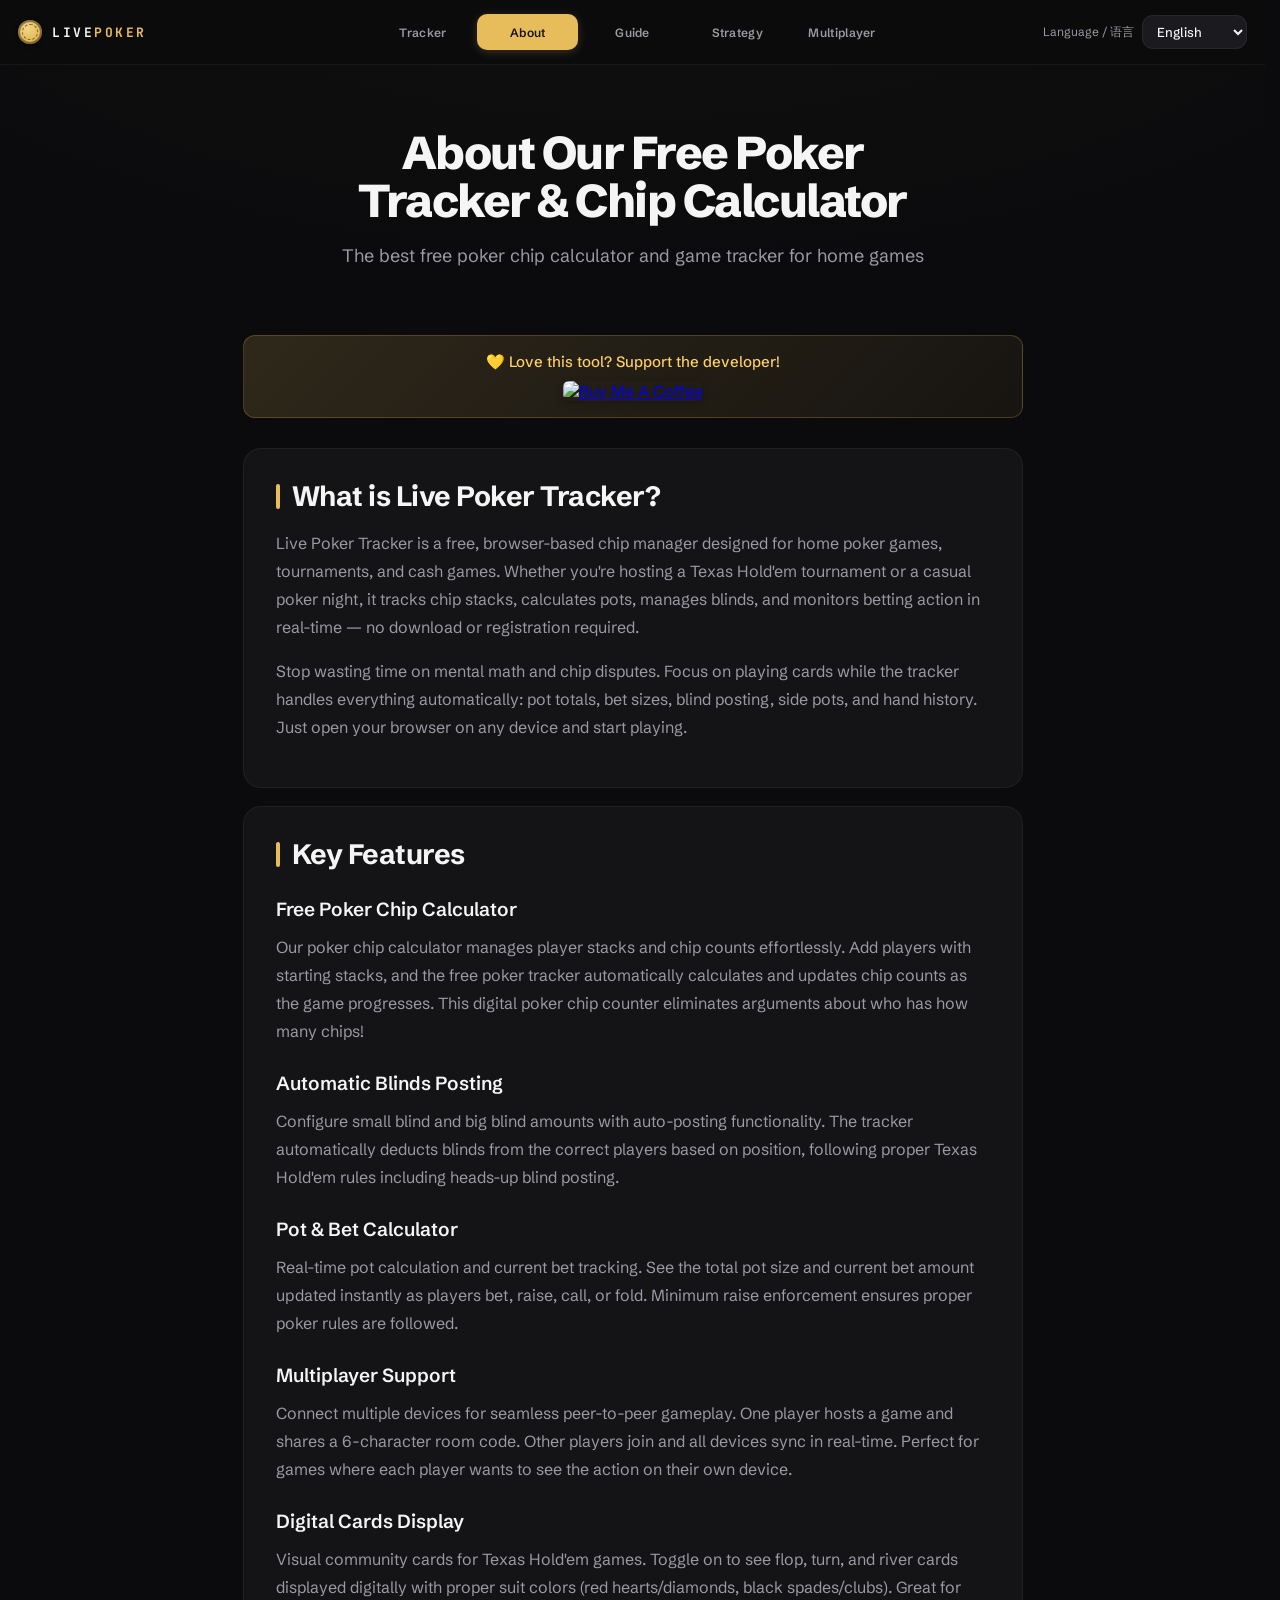
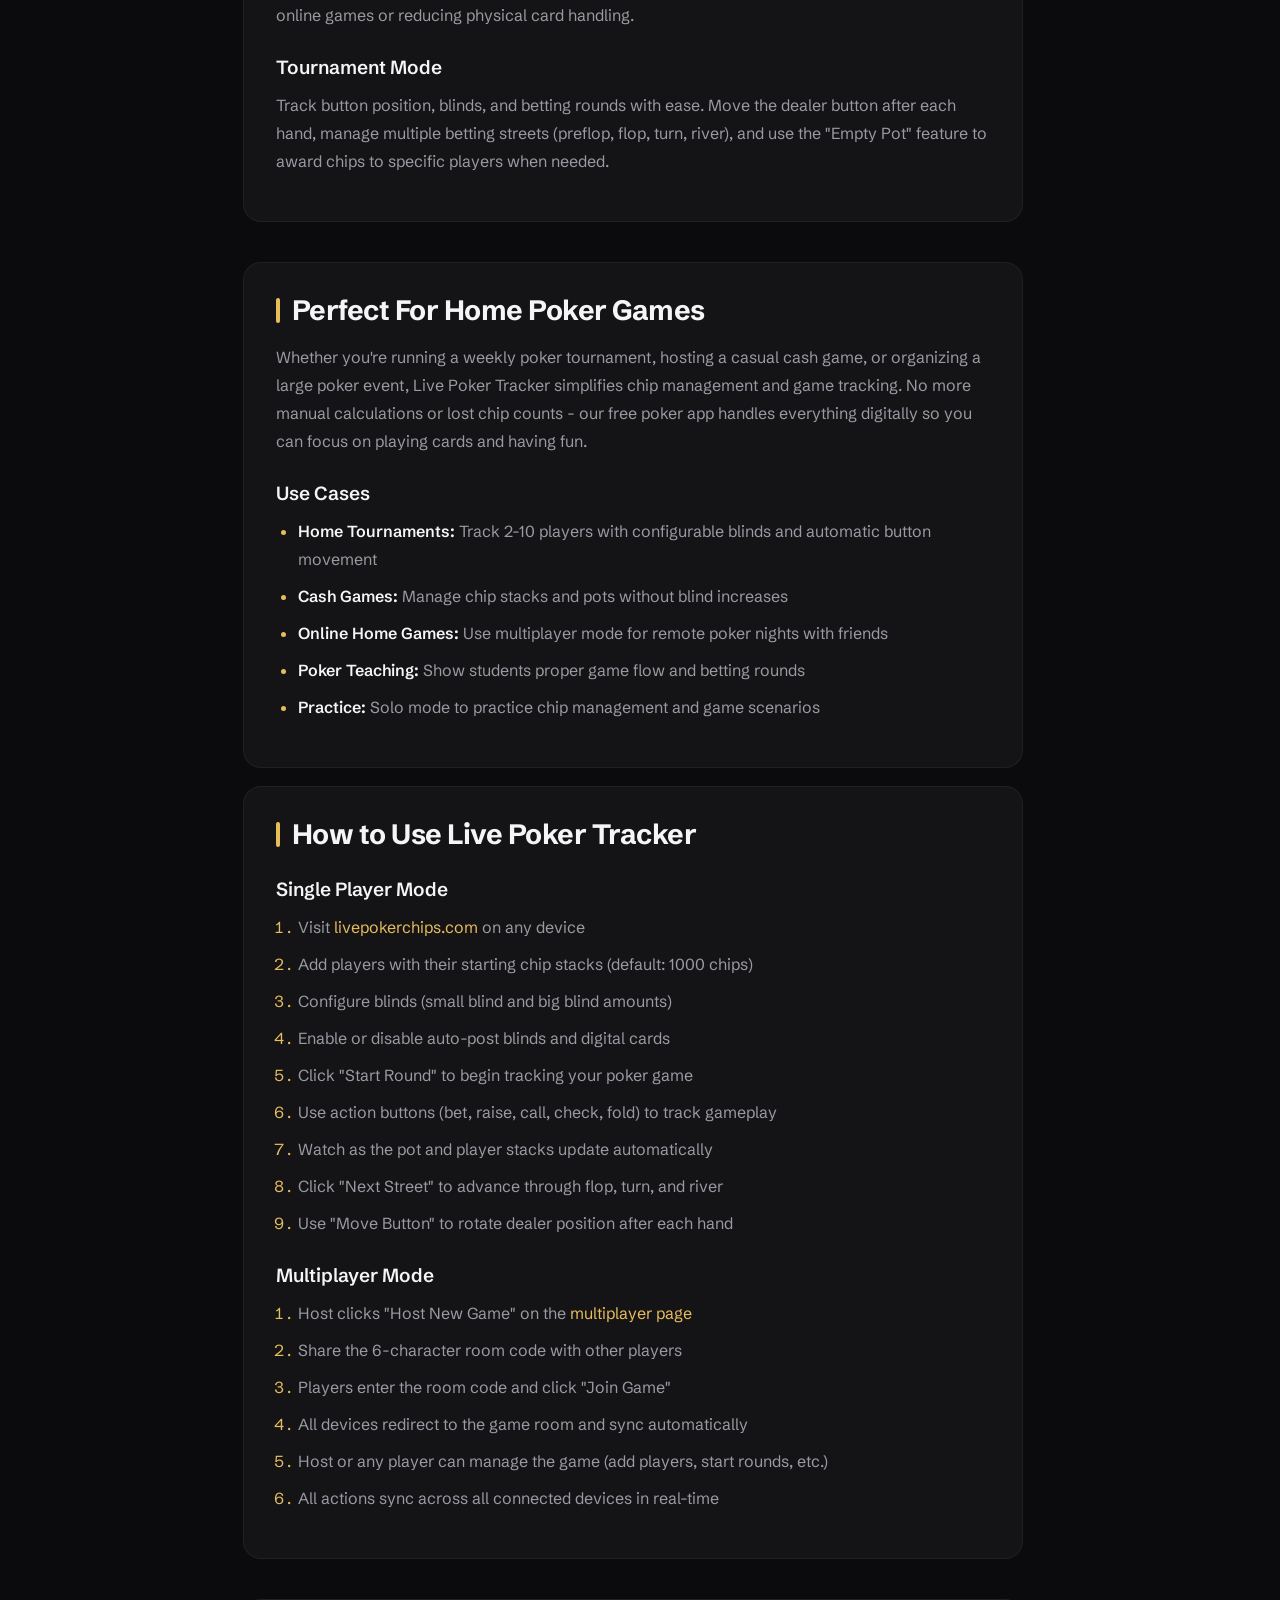
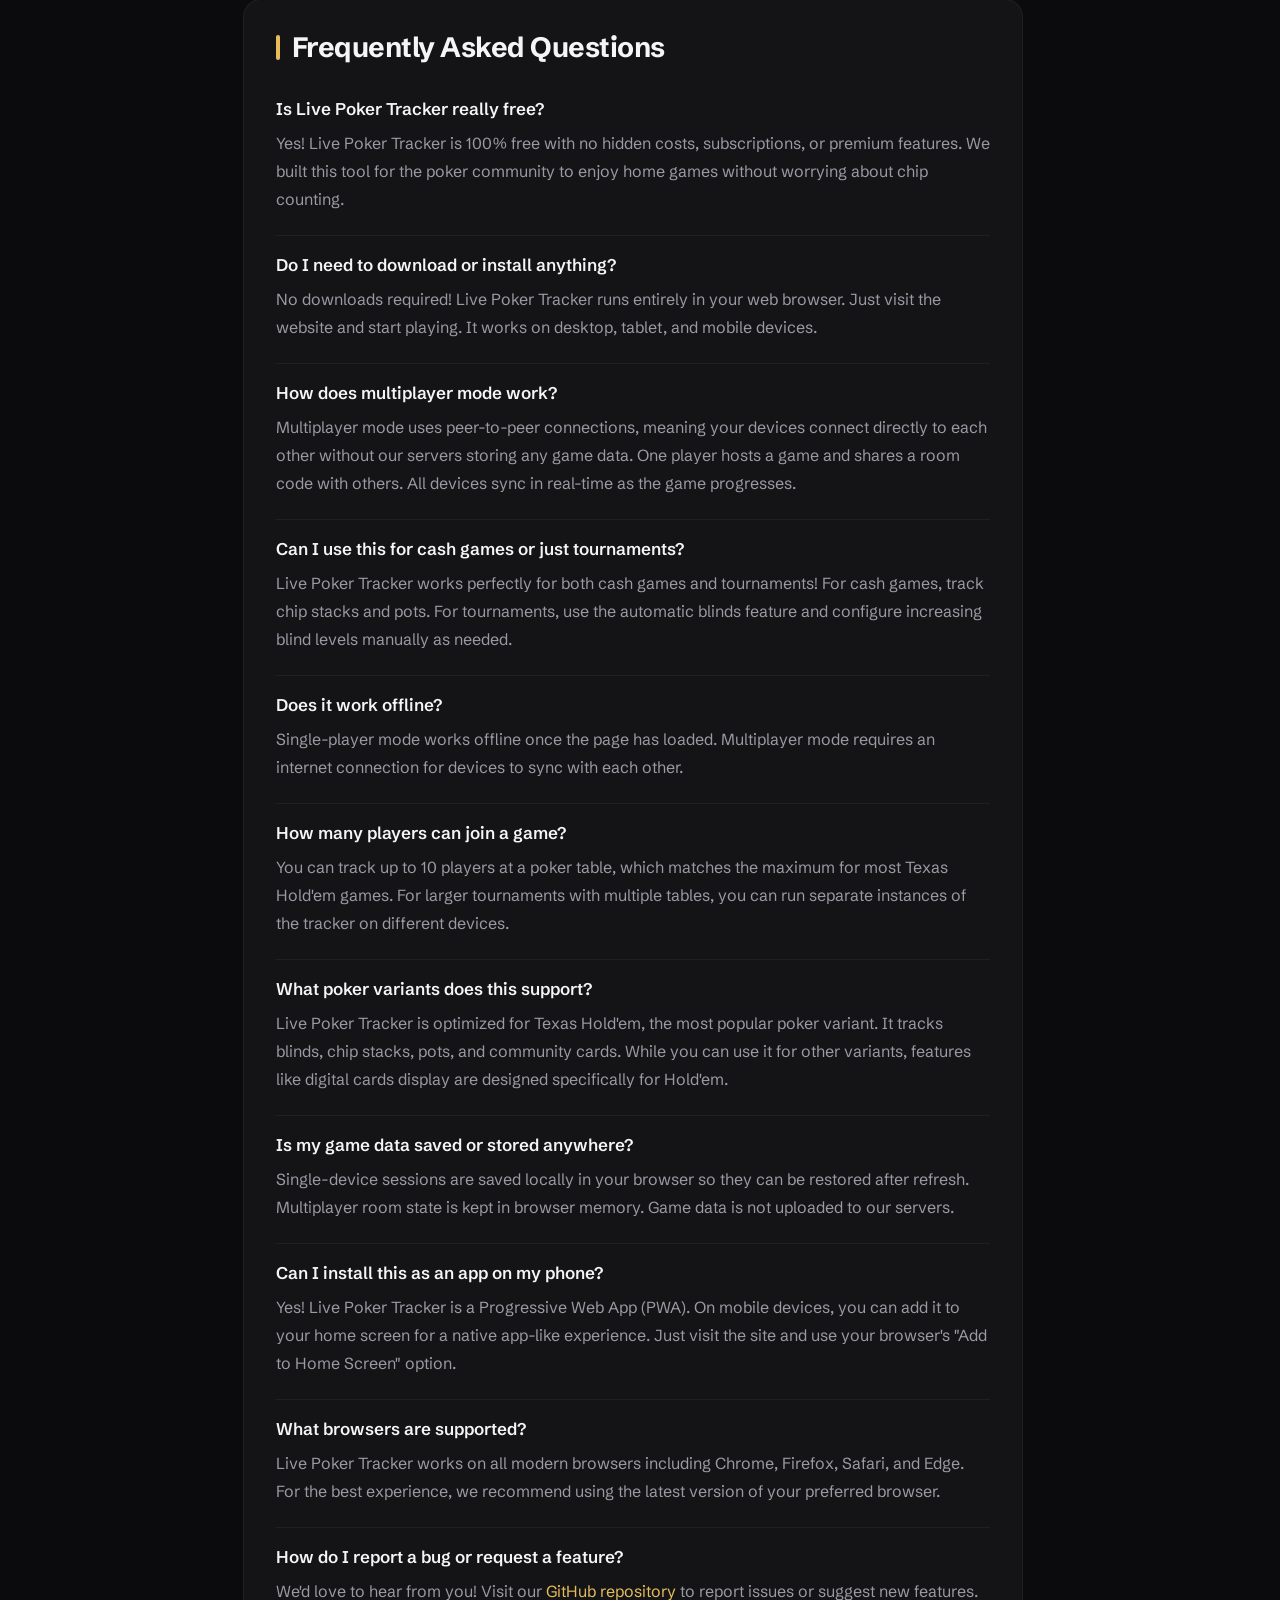
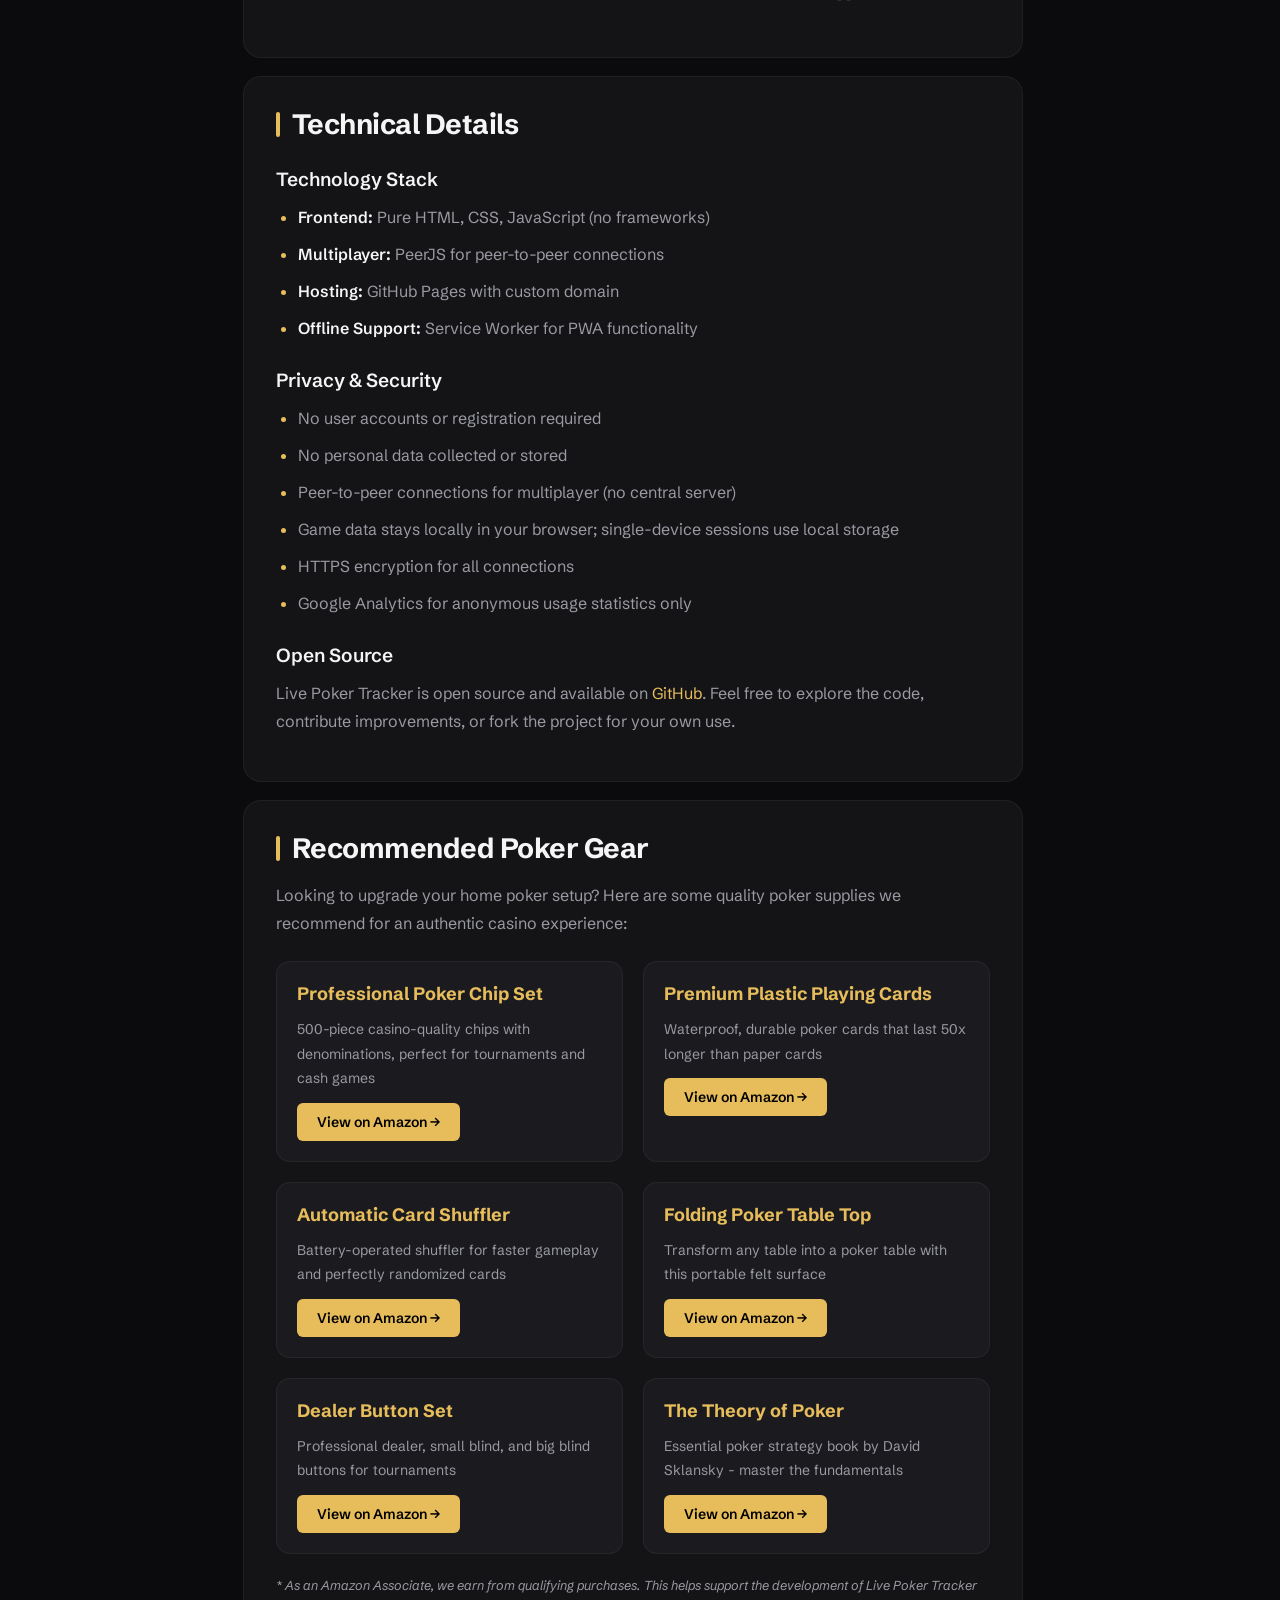
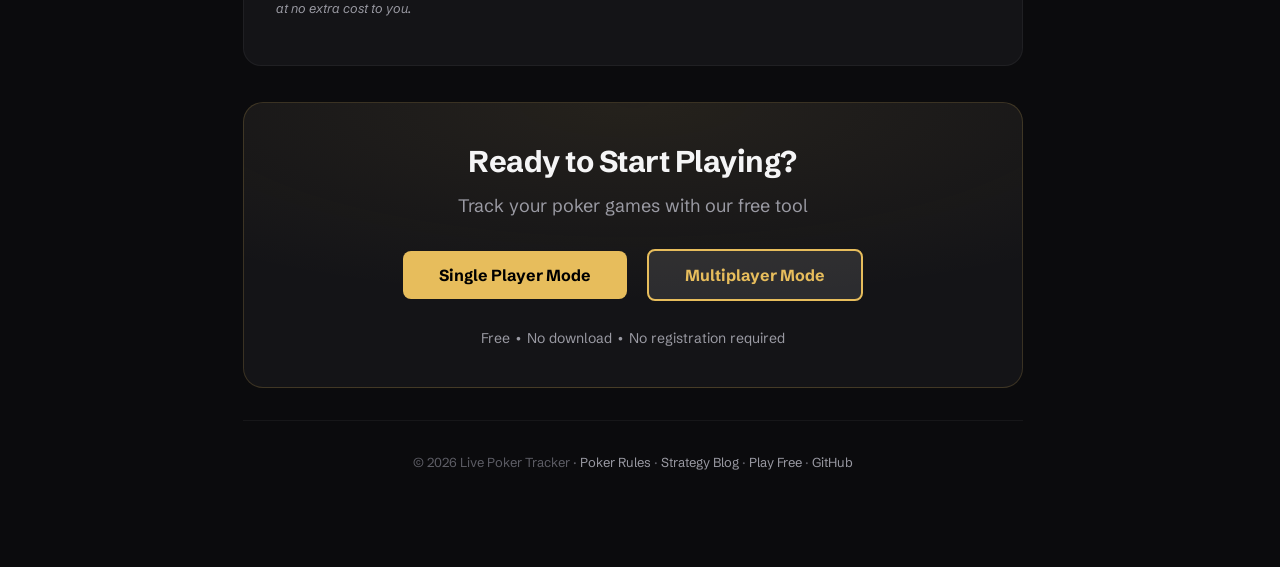
==== commit d5312405: "fix: keep navigation consistent across all pages" ====
--- a/about.html
+++ b/about.html
@@ -125,15 +125,17 @@
     <script src="i18n.js"></script>
 </head>
 <body>
-    <header role="banner">
+    <header role="banner" class="site-header">
         <a href="index.html" class="brand">
             <span class="chip-mark"></span>
-            <span class="wordmark"><span data-i18n="about.1">LIVE</span><b><span data-i18n="about.2">POKER</span></b></span>
+            <span class="wordmark"><span data-i18n="index.1">LIVE</span><b><span data-i18n="index.2">POKER</span></b></span>
         </a>
         <nav role="navigation">
-            <a href="guide.html"><span data-i18n="about.3">Guide</span></a>
-            <a href="blog.html"><span data-i18n="about.4">Strategy</span></a>
-            <a href="connect.html" class="btn-mp"><span data-i18n="about.5">Multiplayer</span></a>
+            <a href="index.html"><span data-i18n="Tracker">Tracker</span></a>
+            <a href="about.html" aria-current="page"><span data-i18n="index.3">About</span></a>
+            <a href="guide.html"><span data-i18n="index.4">Guide</span></a>
+            <a href="blog.html"><span data-i18n="index.5">Strategy</span></a>
+            <a href="connect.html"><span data-i18n="index.6">Multiplayer</span></a>
         </nav>
     <div class="language-control"><label for="languageSelect">Language / 语言</label><select id="languageSelect" aria-label="Language"><option value="en">English</option><option value="zh-CN">简体中文</option></select></div>
     </header>
@@ -141,12 +143,6 @@
         <div class="about-header">
             <h1><span data-i18n="about.6">About Our Free Poker Tracker & Chip Calculator</span></h1>
             <p><span data-i18n="about.7">The best free poker chip calculator and game tracker for home games</span></p>
-            <nav>
-                <a href="index.html" class="nav-link"><span data-i18n="about.8">← Poker Tracker</span></a>
-                <a href="guide.html" class="nav-link"><span data-i18n="about.9">How to Play</span></a>
-                <a href="blog.html" class="nav-link"><span data-i18n="about.10">Strategy Blog</span></a>
-                <a href="connect.html" class="nav-link"><span data-i18n="about.5">Multiplayer</span></a>
-            </nav>
         </div>
 
         <!-- Support Banner -->
--- a/styles.css
+++ b/styles.css
@@ -5,6 +5,7 @@
 @import url('https://fonts.googleapis.com/css2?family=Schibsted+Grotesk:wght@400;500;600;700;800&family=JetBrains+Mono:wght@400;500;600;700;800&display=swap');
 
 * { box-sizing: border-box; margin: 0; padding: 0; }
+html { scrollbar-gutter: stable; }
 
 :root {
     /* surfaces */
@@ -56,7 +57,6 @@
 .language-control { display: flex; align-items: center; gap: 8px; flex-shrink: 0; }
 .language-control label { font-size: 12px; color: var(--muted); }
 .language-control select { width: auto; min-width: 105px; padding: 7px 10px; font-size: 13px; }
-.connect-box .language-control { justify-content: flex-end; margin-bottom: 22px; }
 html[lang="zh-CN"] .wordmark { letter-spacing: 1px; }
 @media (max-width: 700px) {
     header[role="banner"] { flex-wrap: wrap; gap: 10px; }
@@ -112,15 +112,45 @@
 }
 nav[role="navigation"] a:hover, .topnav a:hover { color: var(--text); background: var(--line2); }
 
-.btn-mp {
-    background: var(--gold) !important;
-    color: #18130a !important;
-    font-weight: 700 !important;
-    padding: 8px 15px !important;
-    border-radius: 10px !important;
+header.site-header {
+    display: grid;
+    grid-template-columns: minmax(0, 1fr) 520px minmax(0, 1fr);
+    width: 100%;
+    min-height: 64px;
+}
+.site-header .brand { justify-self: start; }
+.site-header .language-control { justify-self: end; }
+.site-header nav[role="navigation"] {
+    display: grid;
+    grid-template-columns: repeat(5, minmax(0, 1fr));
+    width: 100%;
+}
+.site-header nav[role="navigation"] a {
+    display: flex;
+    align-items: center;
+    justify-content: center;
+    min-height: 36px;
+    padding: 8px;
+    white-space: nowrap;
+    border-radius: 10px;
+}
+.site-header nav a[aria-current="page"] {
+    background: var(--gold);
+    color: #18130a;
     box-shadow: 0 2px 10px rgba(231,189,92,.22);
 }
-.btn-mp:hover { background: #f0c869 !important; }
+.site-header nav a[aria-current="page"]:hover { background: #f0c869; }
+.room-bar {
+    display: flex; align-items: center; justify-content: center;
+    gap: 10px; flex-wrap: wrap; padding: 10px 18px;
+    border-bottom: 1px solid var(--line2);
+}
+@media (max-width: 1000px) {
+    header.site-header { grid-template-columns: minmax(0, 1fr) auto; gap: 10px; }
+    .site-header .language-control { grid-column: 2; grid-row: 1; }
+    .site-header nav[role="navigation"] { grid-column: 1 / -1; grid-row: 2; }
+    .site-header .language-control label { display: none; }
+}
 
 /* ── Support bar ───────────────────────────────────────── */
 .support-bar {
@@ -410,6 +440,11 @@
    RESPONSIVE
    ============================================================ */
 @media (max-width: 500px) {
+    .site-header nav[role="navigation"] {
+        grid-template-columns: repeat(4, minmax(0, 1fr)) minmax(0, 1.5fr);
+        gap: 2px;
+    }
+    .site-header nav[role="navigation"] a { font-size: 11px; letter-spacing: 0; padding: 8px 4px; }
     #players { grid-template-columns: repeat(2, 1fr); gap: 8px; padding: 10px; }
     .player { padding: 12px; }
     .player-stack { font-size: 23px; }
@@ -418,7 +453,6 @@
     #pot { font-size: 44px; }
     .action-btn { font-size: 14px; padding: 16px 4px; }
     .preset { padding: 10px 0; font-size: 10px; }
-    nav[role="navigation"] a:not(.btn-mp), .topnav a:not(.btn-mp) { display: none; }
 }
 
 /* ============================================================
